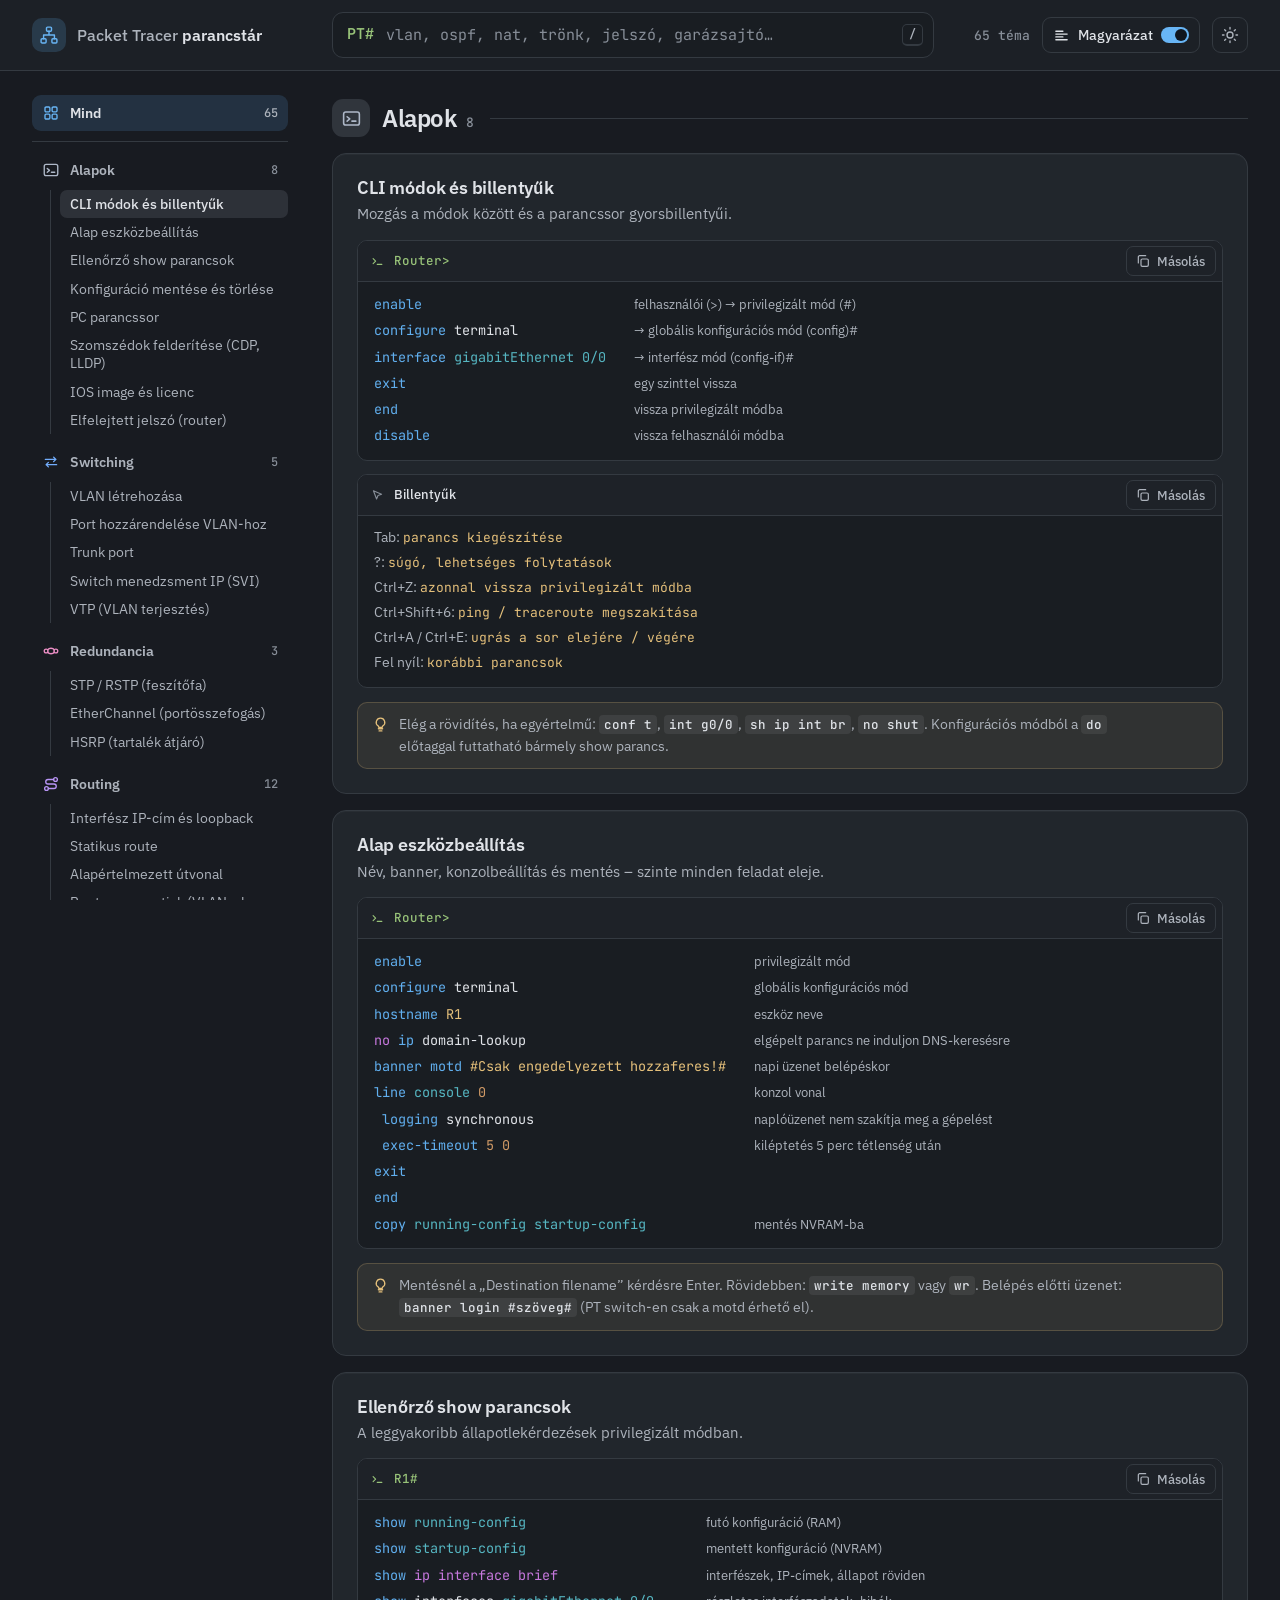
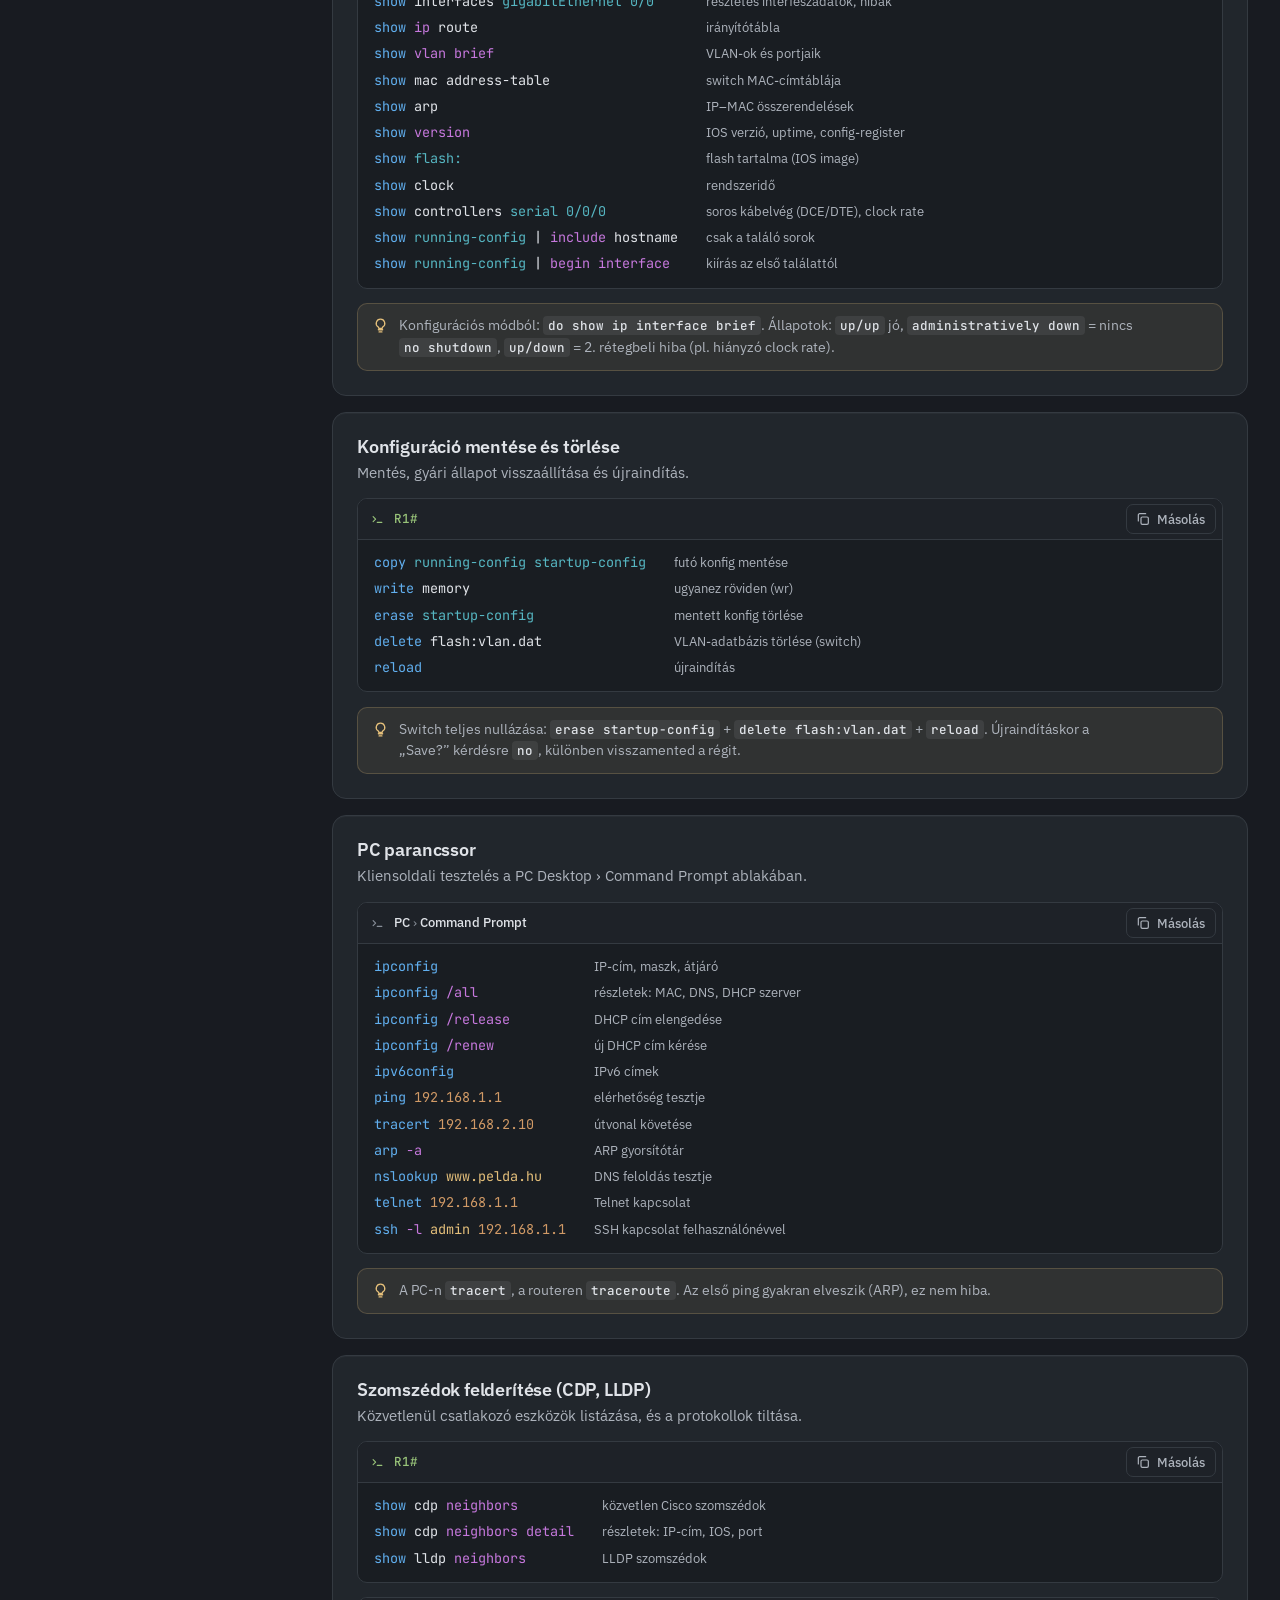
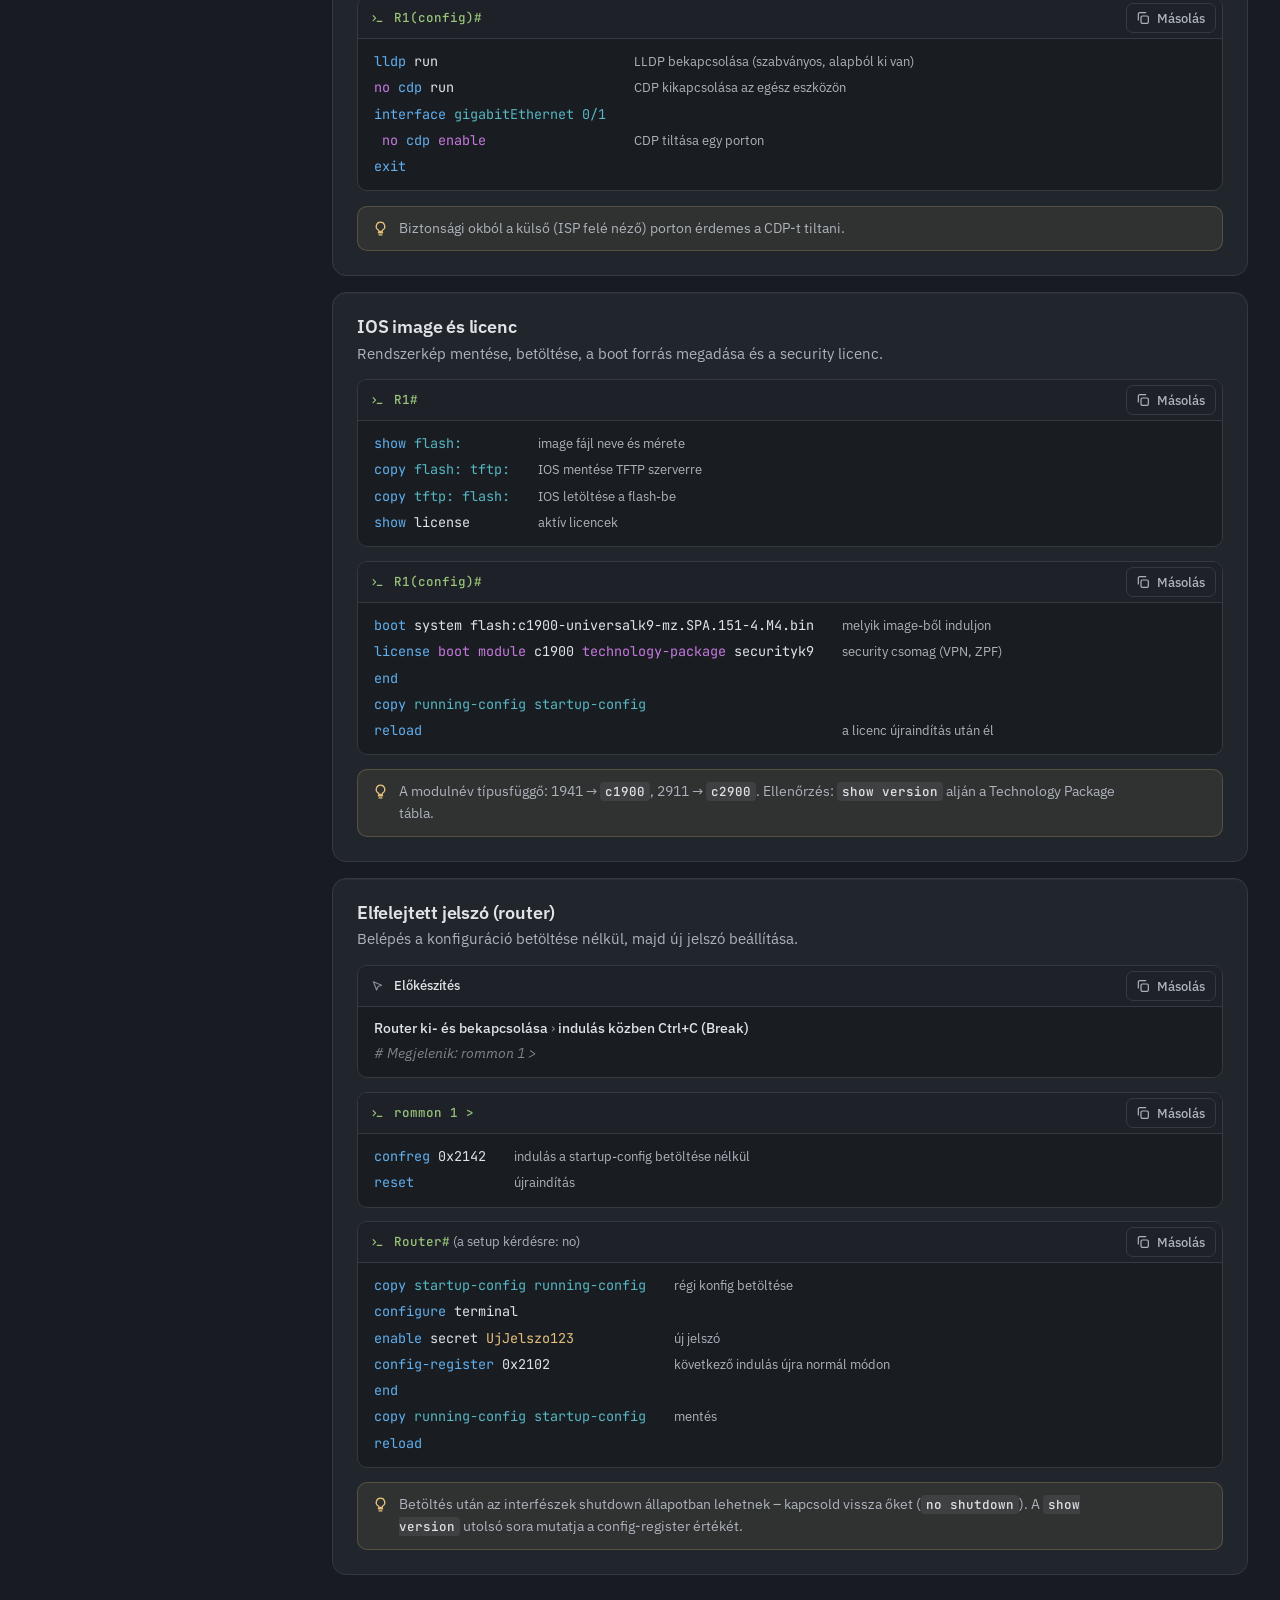
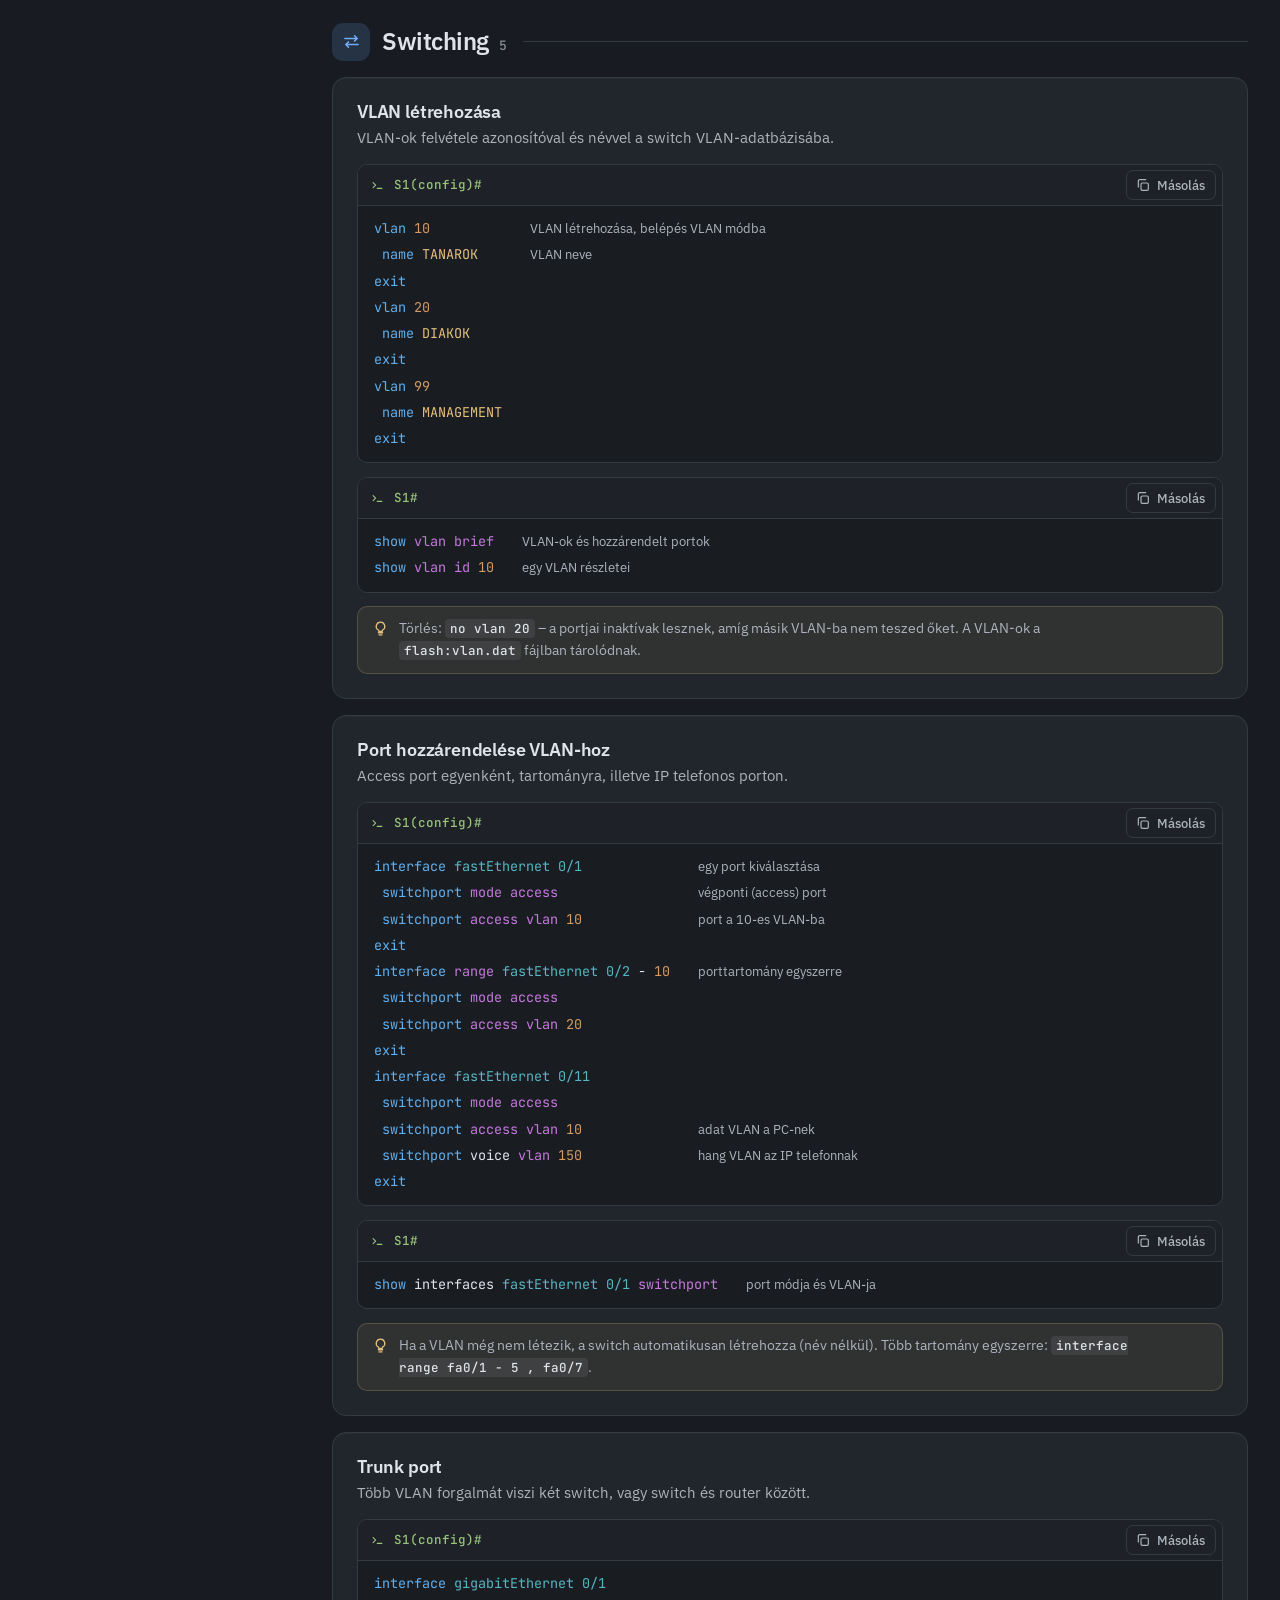
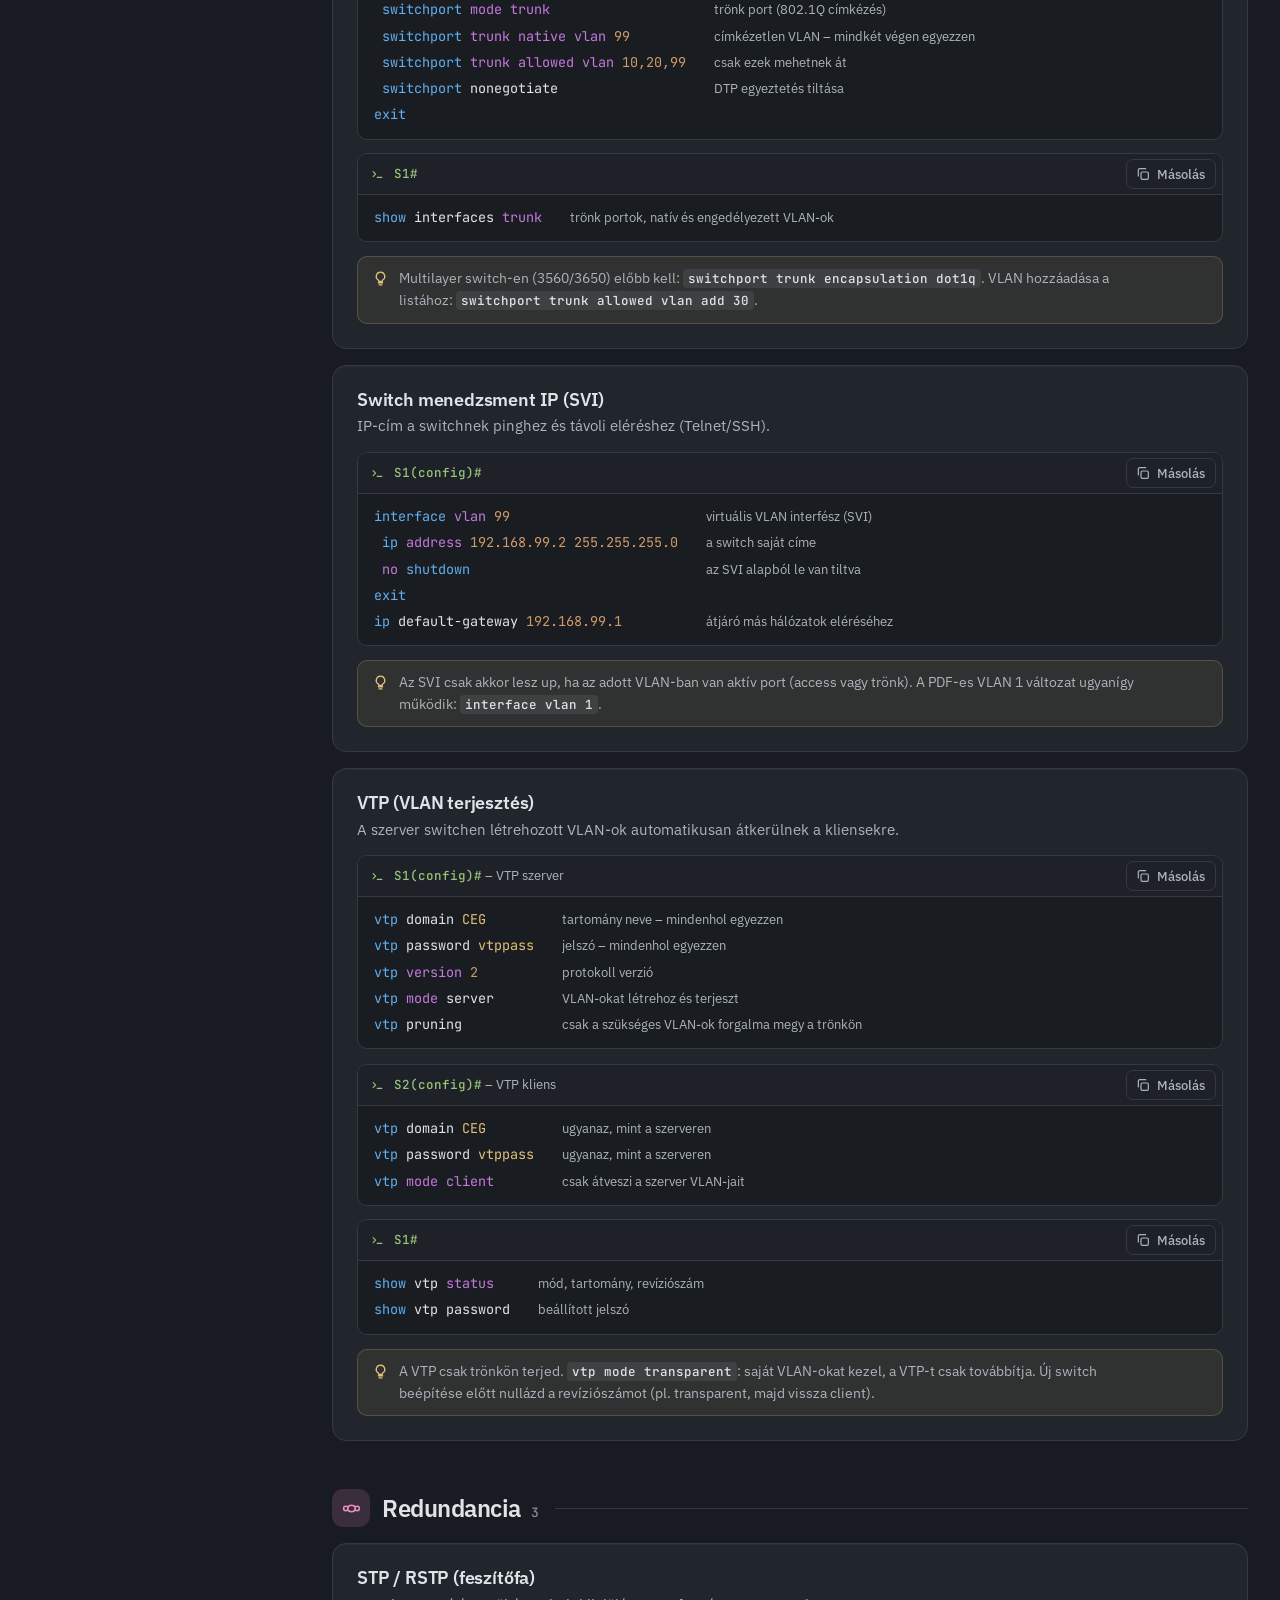
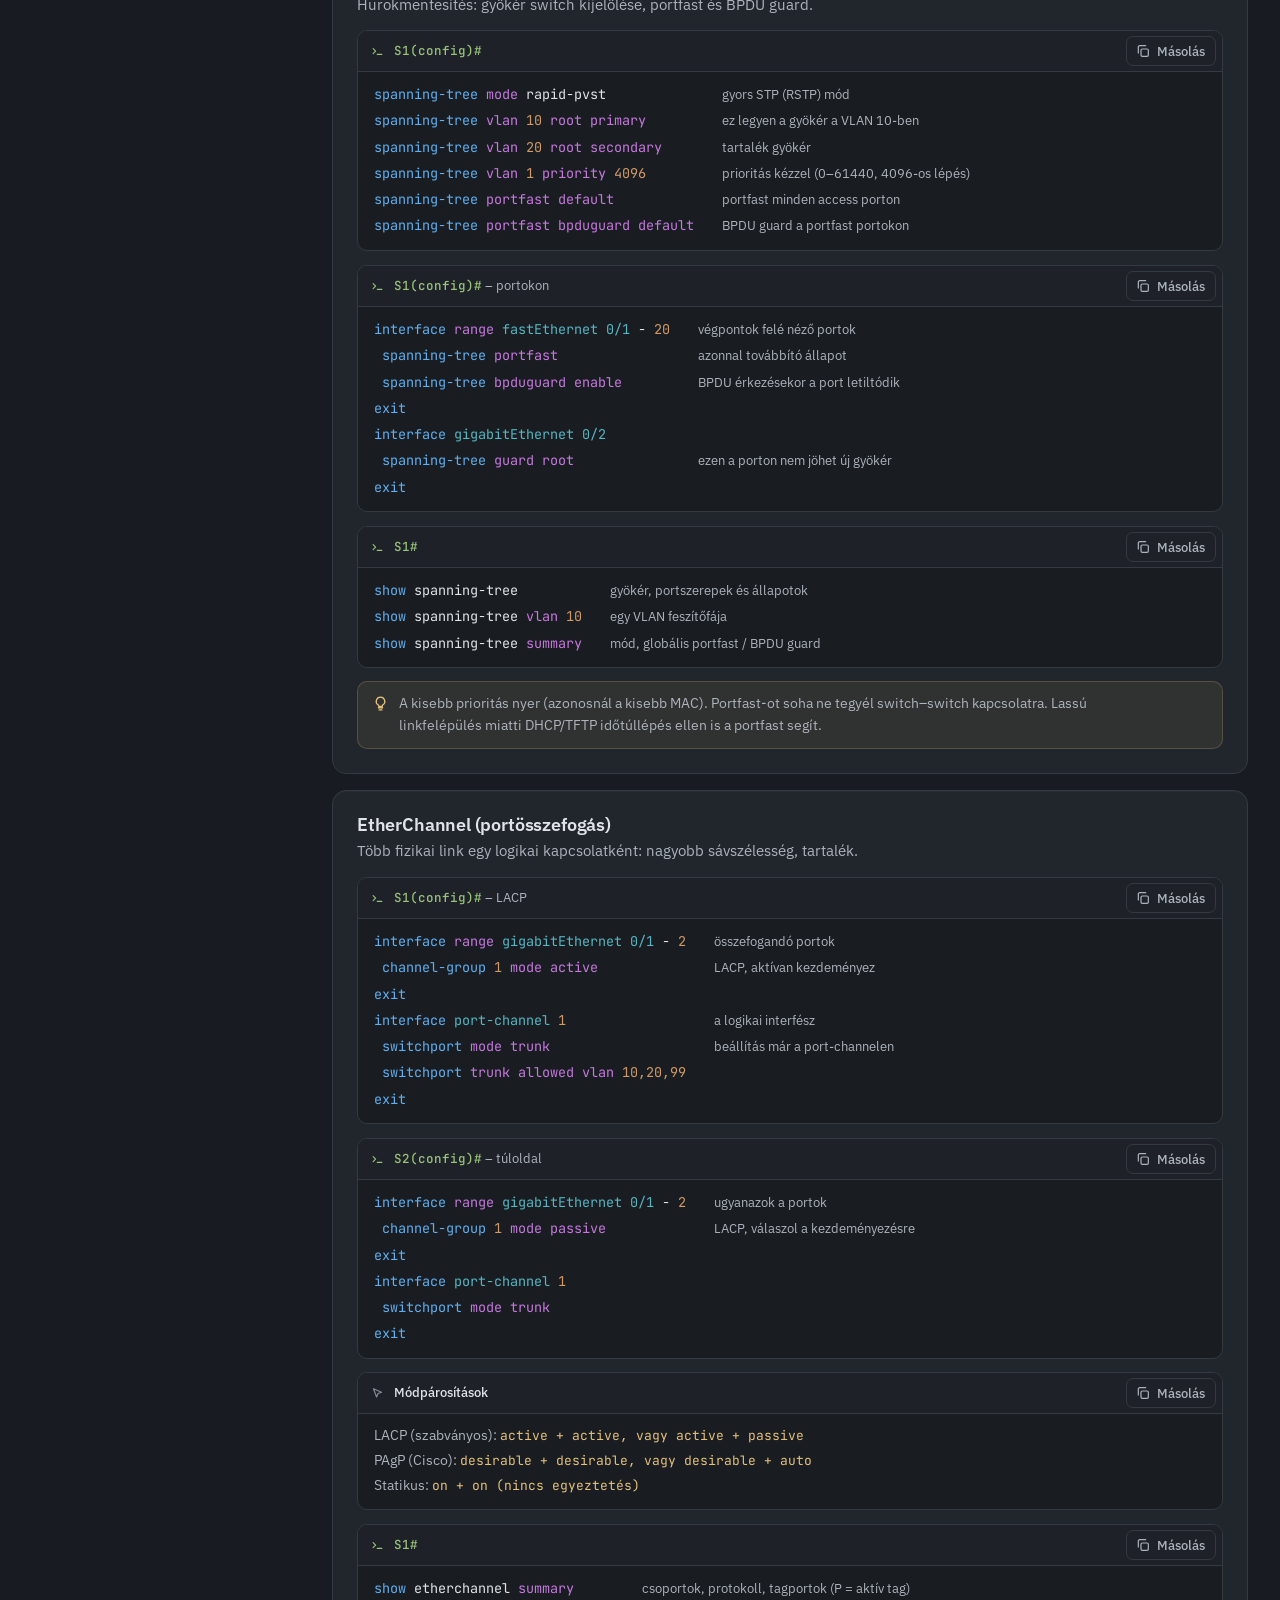
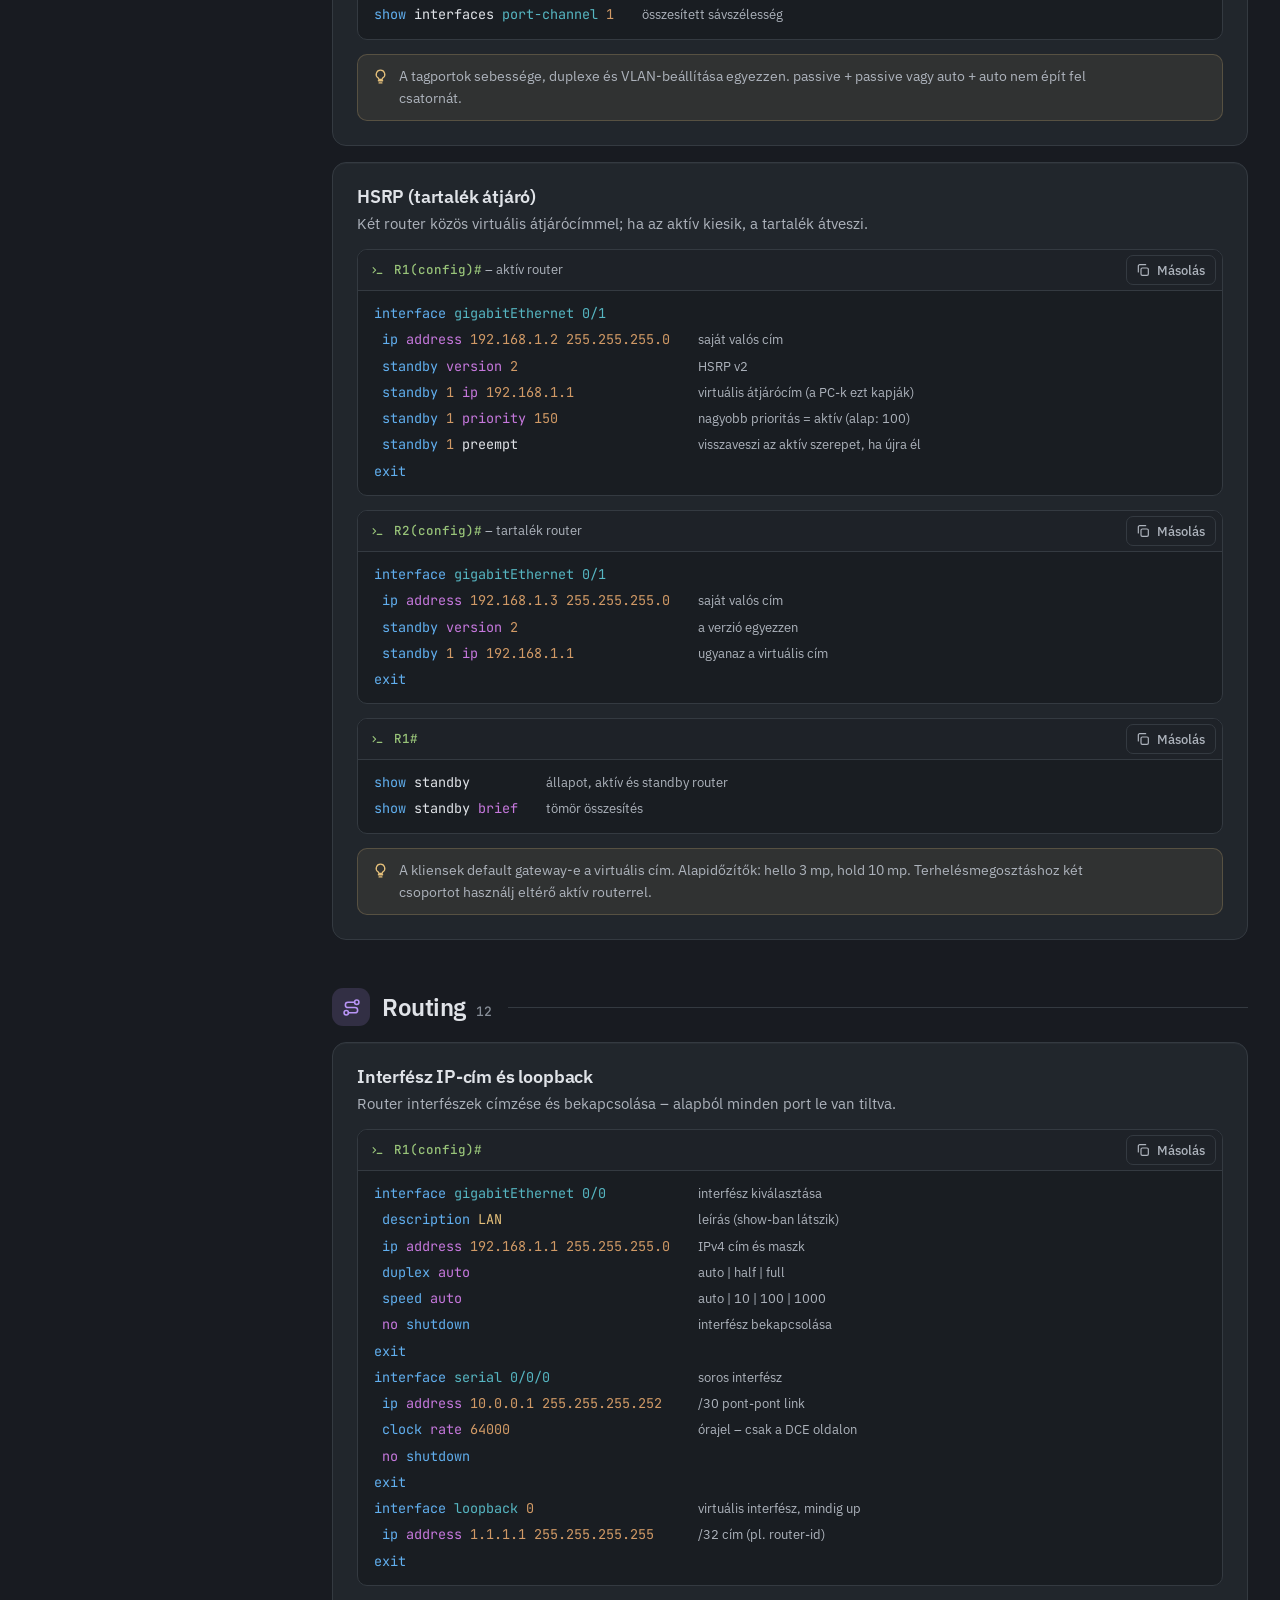
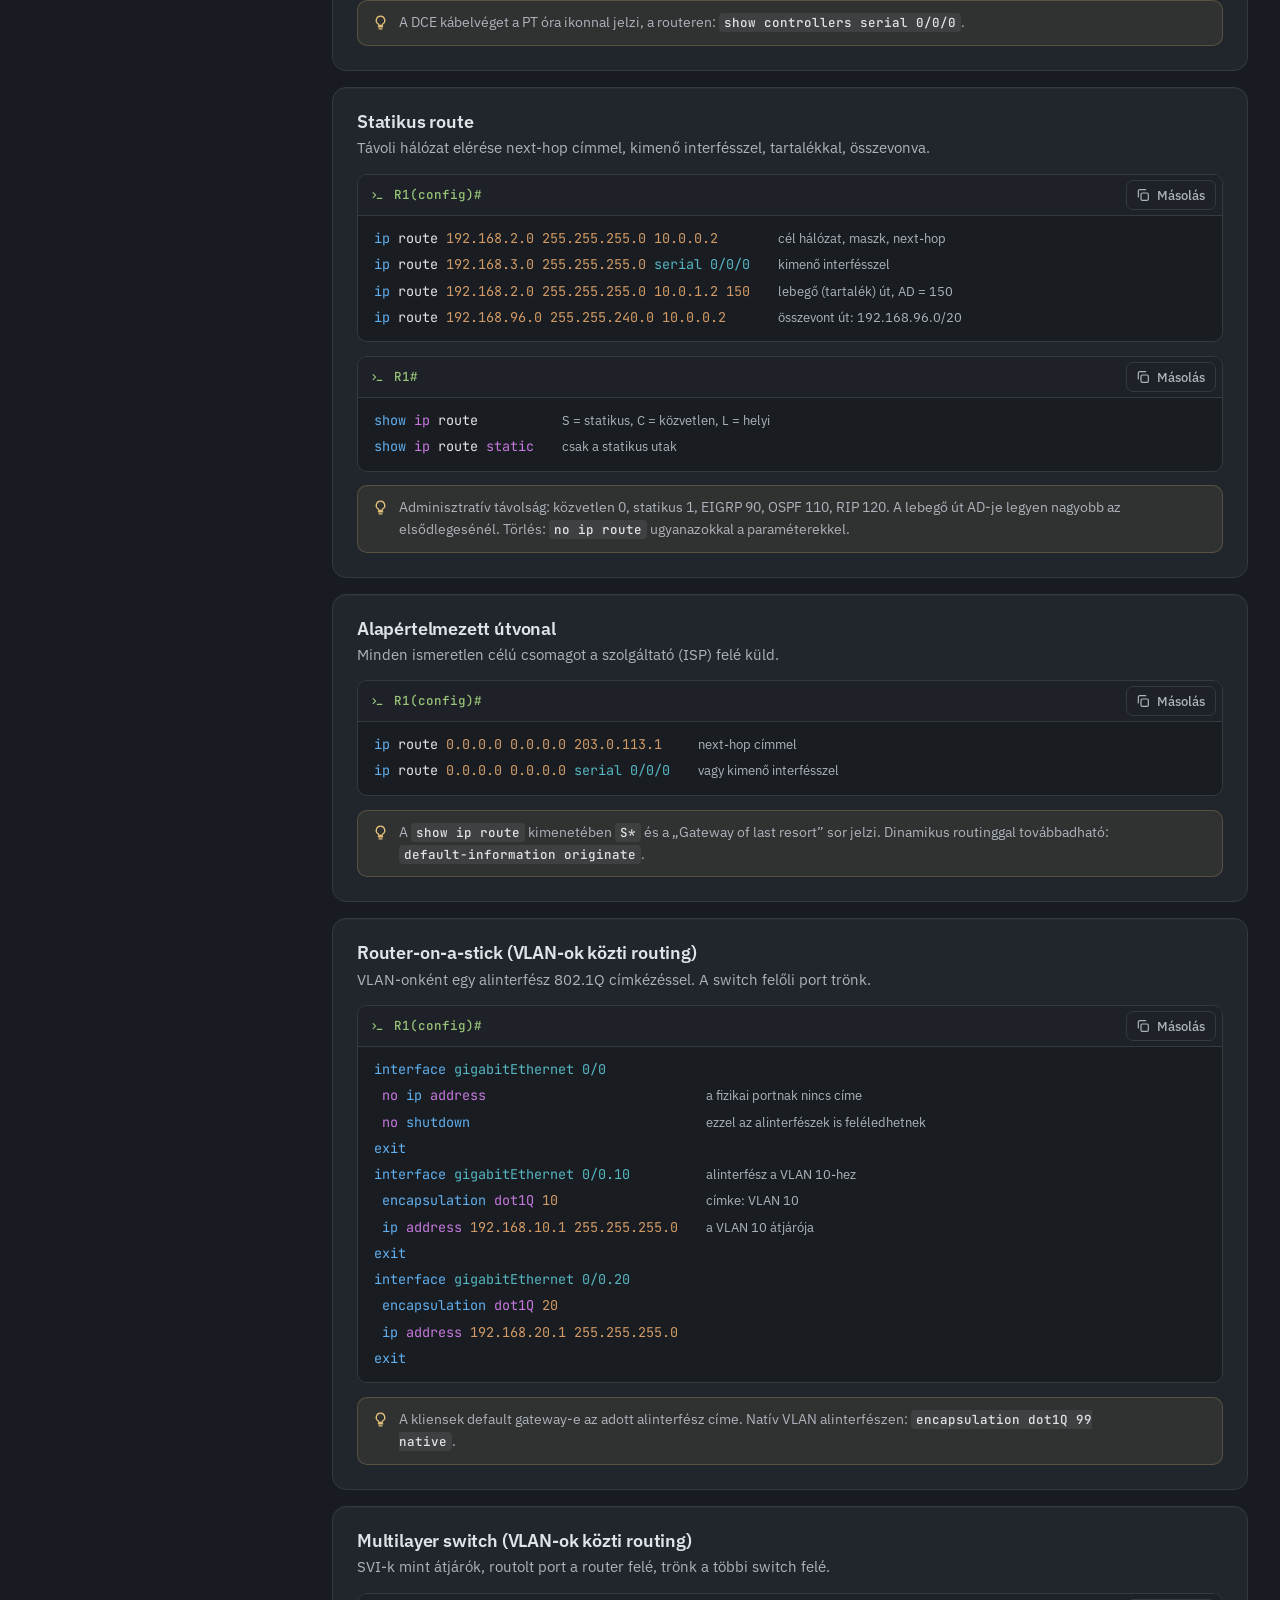
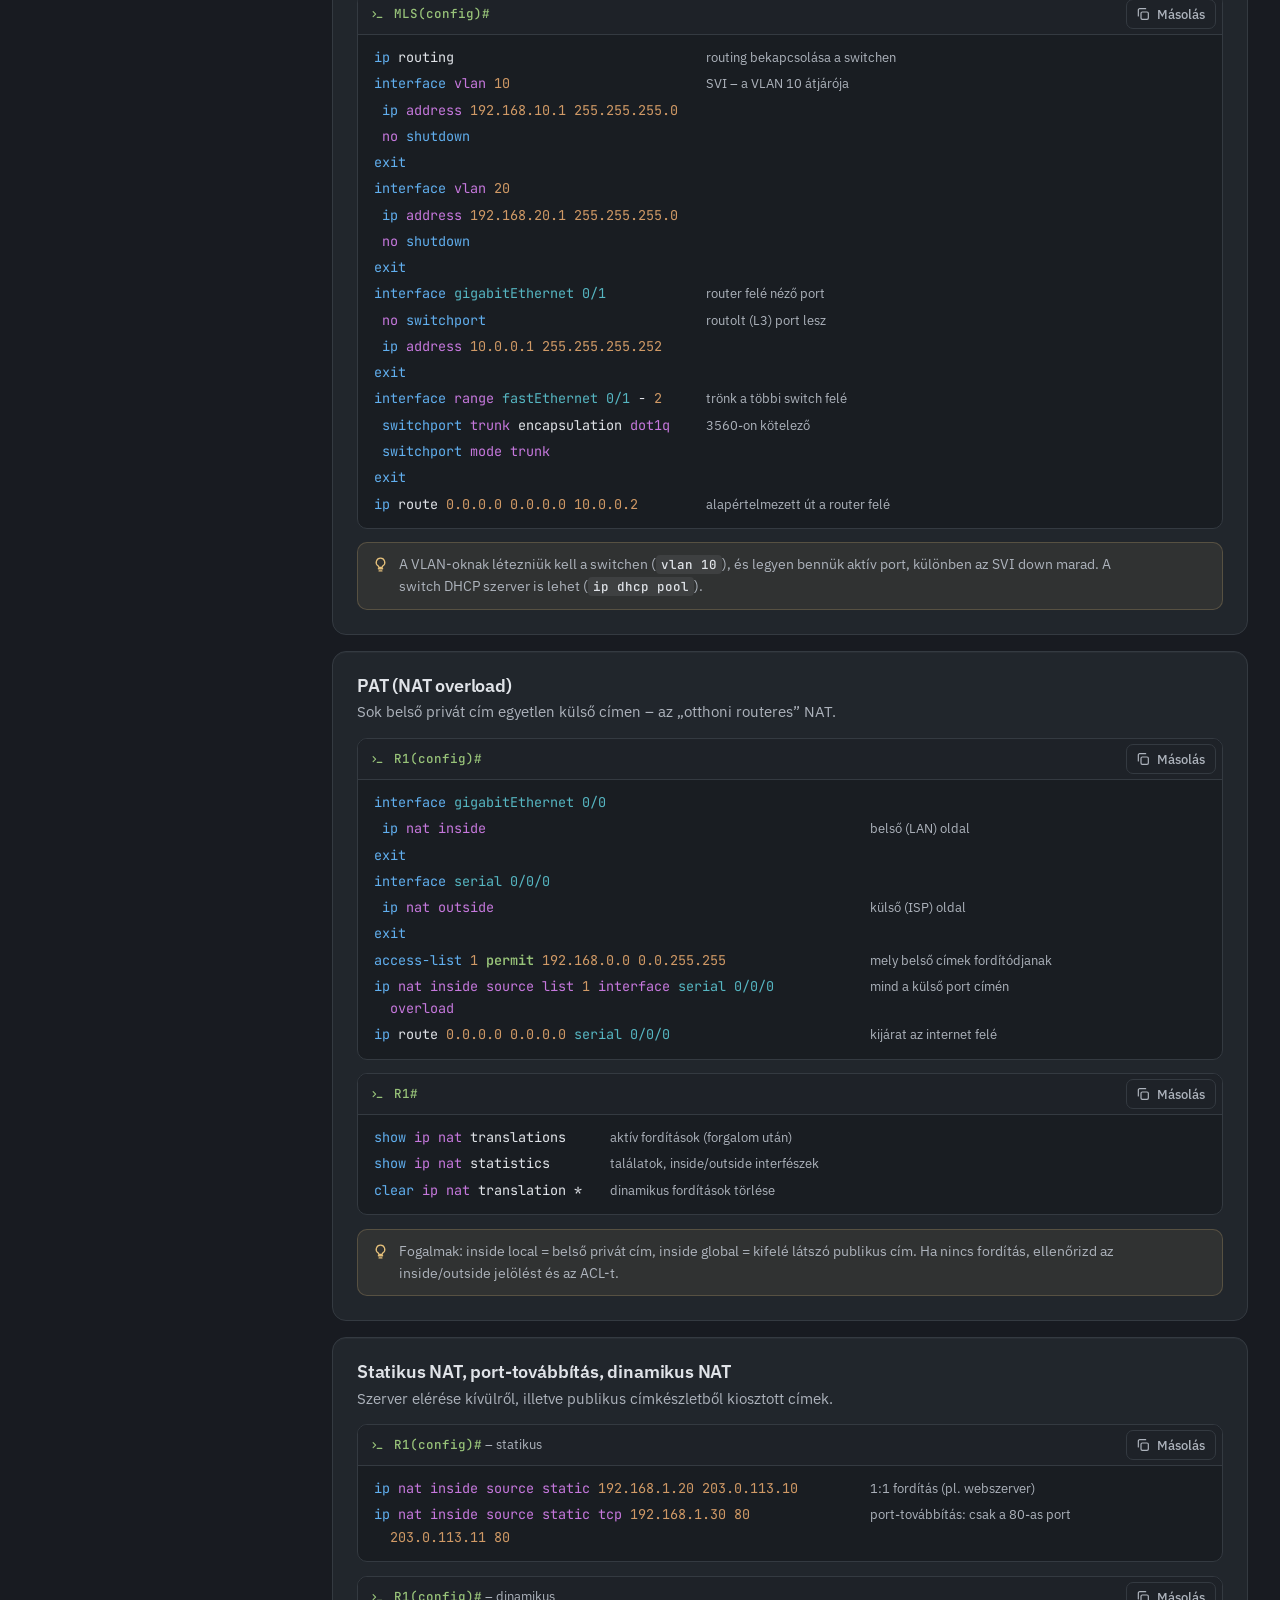
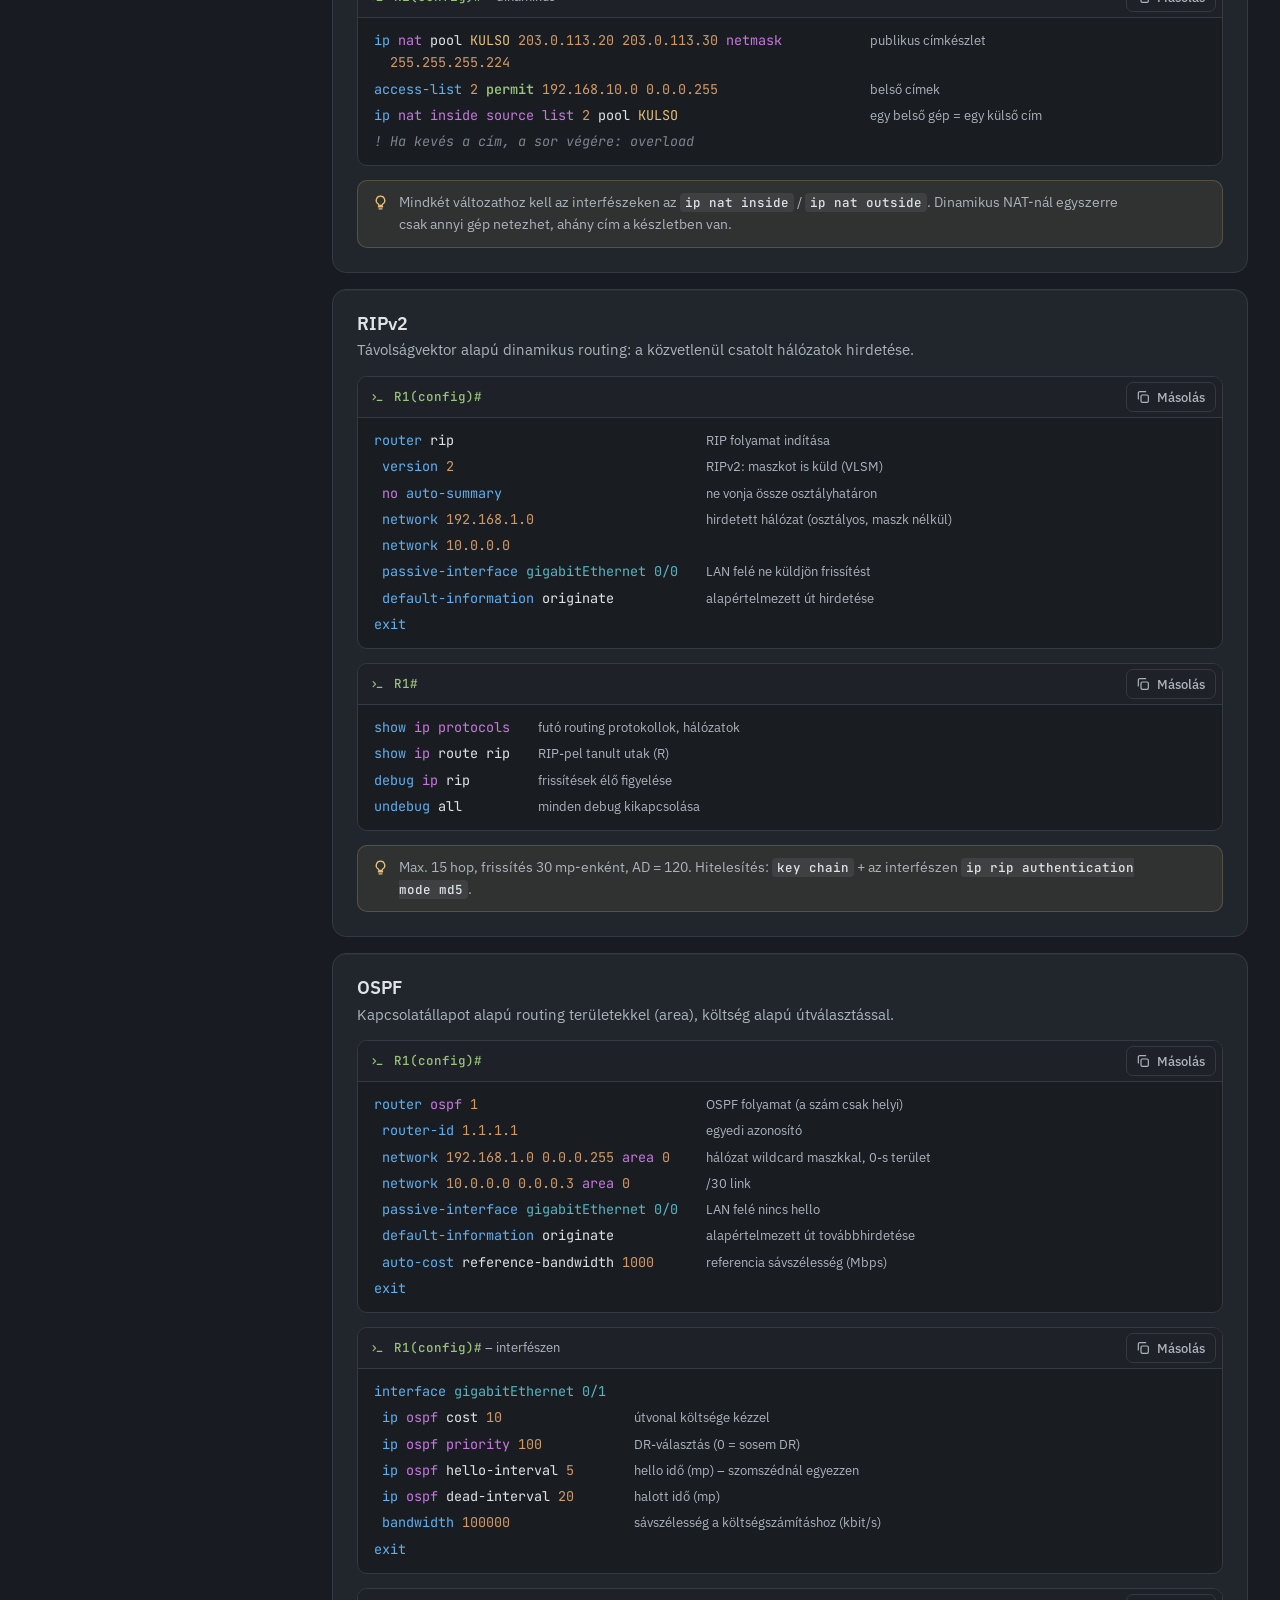
==== index.html @ 7ca1f767 "Packet Tracer parancstár Kereshető Cisco / Packet Tracer parancsgyűjtemény statikus weboldalként: ka" ====
<!doctype html>
<html lang="hu" data-theme="dark" data-notes="on">
<head>
  <meta charset="utf-8">
  <meta name="viewport" content="width=device-width, initial-scale=1">
  <meta name="color-scheme" content="dark light">
  <title>Packet Tracer parancstár</title>
  <link rel="icon" href="data:image/svg+xml,<svg xmlns='http://www.w3.org/2000/svg' viewBox='0 0 100 100'><text y='.9em' font-size='90'>📡</text></svg>">

  <!-- Mentett téma alkalmazása még a kirajzolás előtt (nincs villanás) -->
  <script>
    try {
      var savedTheme = localStorage.getItem('pt-cheatsheet-theme');
      if (savedTheme === 'light' || savedTheme === 'dark') {
        document.documentElement.setAttribute('data-theme', savedTheme);
      }
      if (localStorage.getItem('pt-cheatsheet-notes') === 'off') {
        document.documentElement.setAttribute('data-notes', 'off');
      }
    } catch (e) { /* tárhely nem elérhető – marad a sötét téma */ }
  </script>

  <!-- Betűtípusok: offline módban a rendszer-betűkészletre vált vissza -->
  <link rel="preconnect" href="https://fonts.googleapis.com">
  <link rel="preconnect" href="https://fonts.gstatic.com" crossorigin>
  <link rel="stylesheet" href="https://fonts.googleapis.com/css2?family=IBM+Plex+Sans:wght@400;500;600&family=JetBrains+Mono:wght@400;500;600&display=swap">

  <link rel="stylesheet" href="style.css">
</head>
<body>
  <a class="skip-link" href="#results">Ugrás a parancsokhoz</a>

  <!-- ===== Ragadós fejléc: márka, keresés, kategóriák =====
       Keskeny nézetben három sor, széles nézetben egy sor (a kategóriák
       ilyenkor az oldalsávba kerülnek). -->
  <header id="topbar" class="topbar">
    <div class="topbar-inner">
      <div class="brand">
        <span class="brand-tile" aria-hidden="true">
          <svg class="brand-mark" viewBox="0 0 24 24">
            <rect x="9" y="2.5" width="6" height="5" rx="1.2"/>
            <rect x="2.5" y="16.5" width="6" height="5" rx="1.2"/>
            <rect x="15.5" y="16.5" width="6" height="5" rx="1.2"/>
            <path d="M12 7.5v4.5M5.5 16.5V12h13v4.5"/>
          </svg>
        </span>
        <span class="brand-name">Packet Tracer <strong>parancstár</strong></span>
      </div>

      <div class="brand-actions">
        <span id="resultCount" class="result-count" aria-live="polite"></span>
        <button id="notesToggle" class="toggle-btn" type="button" aria-pressed="true" title="Magyarázatok ki/be (M)">
          <svg viewBox="0 0 24 24" aria-hidden="true"><path d="M4 6h10M4 10h16M4 14h10M4 18h16"/></svg>
          <span class="toggle-label">Magyarázat</span>
          <span class="toggle-switch" aria-hidden="true"></span>
        </button>
        <button id="themeToggle" class="icon-btn" type="button" aria-label="Világos téma bekapcsolása">
          <svg class="icon-sun" viewBox="0 0 24 24" aria-hidden="true"><circle cx="12" cy="12" r="4"/><path d="M12 2v2M12 20v2M4.9 4.9l1.4 1.4M17.7 17.7l1.4 1.4M2 12h2M20 12h2M4.9 19.1l1.4-1.4M17.7 6.3l1.4-1.4"/></svg>
          <svg class="icon-moon" viewBox="0 0 24 24" aria-hidden="true"><path d="M20.5 14.5A8.5 8.5 0 0 1 9.5 3.5a8.5 8.5 0 1 0 11 11z"/></svg>
        </button>
      </div>

      <div class="search">
        <label for="search" class="search-prompt" id="searchPrompt" aria-hidden="true">PT#</label>
        <input id="search" type="search" aria-label="Parancsok keresése"
               placeholder="vlan, ospf, nat, trönk, jelszó, garázsajtó…"
               autocomplete="off" autocapitalize="off" spellcheck="false" enterkeyhint="done">
        <button id="clearSearch" class="search-clear" type="button" aria-label="Keresés törlése" hidden>
          <svg viewBox="0 0 24 24" aria-hidden="true"><path d="M6 6l12 12M18 6L6 18"/></svg>
        </button>
        <kbd class="search-kbd" aria-hidden="true">/</kbd>
      </div>

      <nav id="filters" class="filters" aria-label="Kategóriák"></nav>
    </div>
  </header>

  <div class="shell">
    <!-- ===== Oldalsáv: kategóriák + témák, széles kijelzőn (JS tölti fel) ===== -->
    <nav id="toc" class="sidebar" aria-label="Tartalomjegyzék"></nav>

    <div class="content">
      <!-- ===== Kártyák (JS tölti fel) ===== -->
      <main id="results" class="results" tabindex="-1"></main>

      <!-- ===== Üres találati lista ===== -->
      <section id="empty" class="empty" hidden>
        <h2>Nincs találat</h2>
        <p id="emptyText">Próbálj rövidebb kifejezést, vagy válts a Mind kategóriára.</p>
        <button id="emptyReset" class="btn" type="button">Szűrők törlése</button>
      </section>

      <footer class="footer">
        <span><kbd>/</kbd> keresés</span>
        <span><kbd>Enter</kbd> első találat másolása</span>
        <span><kbd>Esc</kbd> keresés törlése</span>
        <span><kbd>M</kbd> magyarázatok ki/be</span>
        <span>A másolás a magyarázatok nélküli, bemásolható parancsokat adja.</span>
      </footer>
    </div>
  </div>

  <div id="toast" class="toast" role="status" aria-live="polite"></div>

  <script src="data.js"></script>
  <script src="app.js"></script>
</body>
</html>
---- style.css ----
/* =========================================================================
   Packet Tracer parancstár – style.css
   1. Téma tokenek (sötét alap, világos változat)
   2. Alapok
   3. Fejléc, keresés, szűrők
   4. Oldalszerkezet és tartalomjegyzék (oldalsáv)
   5. Szekciók és kártyák
   6. Kódblokk, másolás gomb, szintaxis színek
   7. Üres állapot, lábléc, toast
   8. Reszponzív, nyomtatás, akadálymentesítés
   ========================================================================= */

/* ---------- 1. Téma tokenek ---------- */
:root,
:root[data-theme="dark"] {
  color-scheme: dark;

  --bg: oklch(0.222 0.012 258);
  --bg-bar: oklch(0.243 0.013 258);
  --card: oklch(0.266 0.014 258);
  --code-bg: oklch(0.229 0.012 258);
  --code-head: oklch(0.249 0.013 258);
  --border: oklch(0.345 0.015 258);
  --border-strong: oklch(0.43 0.018 258);

  --fg: oklch(0.915 0.008 258);
  --fg-muted: oklch(0.765 0.015 258);
  --fg-faint: oklch(0.645 0.017 258);
  --accent: oklch(0.75 0.12 245);
  --on-accent: oklch(0.2 0.02 258);

  /* Szintaxis (One Dark alapú, emelt kontraszt) */
  --t-cmd: #61afef;
  --t-kw: #c678dd;
  --t-str: #e5c07b;
  --t-num: #d19a66;
  --t-ip: #d19a66;
  --t-iface: #56b6c2;
  --t-path: #56b6c2;
  --t-ok: #98c379;
  --t-bad: #e06c75;
  --t-comment: #7f848e;
  --t-sep: #6b7280;

  /* Kategória színek: témakörönként jól elkülönülő árnyalat */
  --cat-all: var(--accent);
  --cat-alapok: oklch(0.78 0.025 258);
  --cat-switching: oklch(0.74 0.13 256);
  --cat-redundancia: oklch(0.76 0.13 345);
  --cat-routing: oklch(0.74 0.14 300);
  --cat-ipv6: oklch(0.8 0.11 218);
  --cat-services: oklch(0.79 0.14 145);
  --cat-security: oklch(0.72 0.16 22);
  --cat-wan: oklch(0.78 0.13 55);
  --cat-wireless: oklch(0.8 0.11 182);
  --cat-iot: oklch(0.85 0.13 92);

  --mark-bg: rgba(229, 192, 123, 0.26);
  --shadow: 0 1px 0 rgba(255, 255, 255, 0.03) inset;
}

:root[data-theme="light"] {
  color-scheme: light;

  --bg: oklch(0.968 0.004 258);
  --bg-bar: oklch(0.99 0.002 258);
  --card: oklch(0.995 0.0015 258);
  --code-bg: oklch(0.977 0.004 258);
  --code-head: oklch(0.962 0.005 258);
  --border: oklch(0.905 0.007 258);
  --border-strong: oklch(0.83 0.011 258);

  --fg: oklch(0.275 0.016 258);
  --fg-muted: oklch(0.445 0.018 258);
  --fg-faint: oklch(0.535 0.018 258);
  --accent: oklch(0.52 0.17 262);
  --on-accent: oklch(0.99 0.003 258);

  --t-cmd: #2f5fd0;
  --t-kw: #9a2b98;
  --t-str: #7a5a00;
  --t-num: #a34a12;
  --t-ip: #a34a12;
  --t-iface: #0a7285;
  --t-path: #0a7285;
  --t-ok: #3b7d2e;
  --t-bad: #c0392b;
  --t-comment: #6b717c;
  --t-sep: #9aa0aa;

  --cat-alapok: oklch(0.5 0.03 258);
  --cat-switching: oklch(0.52 0.16 258);
  --cat-redundancia: oklch(0.53 0.18 350);
  --cat-routing: oklch(0.5 0.18 305);
  --cat-ipv6: oklch(0.53 0.1 225);
  --cat-services: oklch(0.52 0.13 148);
  --cat-security: oklch(0.54 0.19 25);
  --cat-wan: oklch(0.56 0.145 50);
  --cat-wireless: oklch(0.52 0.09 190);
  --cat-iot: oklch(0.58 0.115 80);

  --mark-bg: rgba(193, 132, 1, 0.2);
  --shadow: 0 1px 2px rgba(20, 24, 32, 0.05);
}

:root {
  --font-ui: "IBM Plex Sans", "Segoe UI Variable", "Segoe UI", system-ui, -apple-system, Roboto, "Helvetica Neue", Arial, sans-serif;
  --font-mono: "JetBrains Mono", "Cascadia Code", "Fira Code", "SF Mono", ui-monospace, Menlo, Consolas, "Liberation Mono", monospace;
  --ease-out: cubic-bezier(0.23, 1, 0.32, 1);
  --radius-card: 14px;
  --radius-code: 10px;
  --shell-max: 1400px;
  --side-w: 260px;
  --shell-gap: 40px;
  --gutter: 20px;
  --header-h: 170px;              /* a JS a fejléc valós magasságára pontosítja */

  --hit-bg: color-mix(in srgb, var(--t-str) 13%, transparent);
  --row-hover: color-mix(in oklch, var(--fg) 4%, transparent);
}

/* ---------- 2. Alapok ---------- */
*, *::before, *::after { box-sizing: border-box; }
[hidden] { display: none !important; }

html { -webkit-text-size-adjust: 100%; }

@media (prefers-reduced-motion: no-preference) {
  html { scroll-behavior: smooth; }
}

body {
  margin: 0;
  background: var(--bg);
  color: var(--fg);
  font: 400 15px/1.55 var(--font-ui);
  -webkit-font-smoothing: antialiased;
}

button { font: inherit; color: inherit; }

:focus-visible {
  outline: 2px solid var(--accent);
  outline-offset: 2px;
}

kbd {
  display: inline-block;
  min-width: 1.6em;
  padding: 1px 6px;
  border: 1px solid var(--border);
  border-bottom-width: 2px;
  border-radius: 5px;
  font: 500 12px/1.4 var(--font-mono);
  color: var(--fg-muted);
  text-align: center;
}

svg { flex: none; }

/* Vonalas ikonok közös stílusa (kategóriák, kódblokk típusa) */
.icon {
  fill: none;
  stroke: currentColor;
  stroke-width: 1.8;
  stroke-linecap: round;
  stroke-linejoin: round;
}

.skip-link {
  position: absolute;
  left: 12px;
  top: -60px;
  z-index: 100;
  padding: 8px 12px;
  border-radius: 8px;
  background: var(--accent);
  color: var(--on-accent);
  text-decoration: none;
  font-weight: 600;
}
.skip-link:focus { top: 12px; }

/* ---------- 3. Fejléc ---------- */
.topbar {
  position: sticky;
  top: 0;
  z-index: 20;
  background: var(--bg-bar);
  border-bottom: 1px solid var(--border);
}

/* Keskeny nézet: márka + gombok, alatta keresés, alatta kategóriák */
.topbar-inner {
  display: grid;
  grid-template-columns: minmax(0, 1fr) auto;
  grid-template-areas:
    "brand   actions"
    "search  search"
    "filters filters";
  align-items: center;
  column-gap: 16px;
  max-width: var(--shell-max);
  margin: 0 auto;
  padding: 12px var(--gutter) 0;
}

.brand {
  grid-area: brand;
  display: flex;
  align-items: center;
  gap: 11px;
  min-width: 0;
}

.brand-tile {
  display: grid;
  place-items: center;
  width: 34px;
  height: 34px;
  flex: none;
  border-radius: 10px;
  background: color-mix(in oklch, var(--accent) 17%, transparent);
  color: var(--accent);
}

.brand-mark {
  width: 20px;
  height: 20px;
  fill: none;
  stroke: currentColor;
  stroke-width: 1.7;
  stroke-linecap: round;
  stroke-linejoin: round;
}

.brand-name {
  font-size: 16px;
  font-weight: 500;
  color: var(--fg-muted);
  white-space: nowrap;
  overflow: hidden;
  text-overflow: ellipsis;
}
.brand-name strong { color: var(--fg); font-weight: 600; }

.brand-actions {
  grid-area: actions;
  display: flex;
  align-items: center;
  gap: 12px;
}

.result-count {
  min-width: 7ch;                  /* gépelés közben ne ugráljon a keresőmező */
  font: 500 13px var(--font-mono);
  color: var(--fg-faint);
  text-align: right;
  white-space: nowrap;
}

.icon-btn {
  display: inline-grid;
  place-items: center;
  width: 36px;
  height: 36px;
  border: 1px solid var(--border);
  border-radius: 9px;
  background: transparent;
  color: var(--fg-muted);
  cursor: pointer;
  transition: color 150ms ease, border-color 150ms ease, background-color 150ms ease, transform 100ms var(--ease-out);
}
.icon-btn svg {
  width: 18px;
  height: 18px;
  fill: none;
  stroke: currentColor;
  stroke-width: 1.8;
  stroke-linecap: round;
  stroke-linejoin: round;
}
.icon-btn:active { transform: scale(0.94); }

.toggle-btn {
  display: inline-flex;
  align-items: center;
  gap: 8px;
  height: 36px;
  padding: 0 10px;
  border: 1px solid var(--border);
  border-radius: 9px;
  background: transparent;
  color: var(--fg-muted);
  font-size: 13.5px;
  font-weight: 500;
  cursor: pointer;
  transition: color 150ms ease, border-color 150ms ease, transform 100ms var(--ease-out);
}
.toggle-btn:active { transform: scale(0.97); }
.toggle-btn svg {
  width: 17px;
  height: 17px;
  fill: none;
  stroke: currentColor;
  stroke-width: 1.8;
  stroke-linecap: round;
}
.toggle-switch {
  position: relative;
  width: 28px;
  height: 16px;
  border-radius: 999px;
  background: var(--border-strong);
  transition: background-color 150ms ease;
}
.toggle-switch::after {
  content: "";
  position: absolute;
  top: 2px;
  left: 2px;
  width: 12px;
  height: 12px;
  border-radius: 50%;
  background: var(--card);
  transition: transform 180ms var(--ease-out);
}
.toggle-btn[aria-pressed="true"] { color: var(--fg); }
.toggle-btn[aria-pressed="true"] .toggle-switch { background: var(--accent); }
.toggle-btn[aria-pressed="true"] .toggle-switch::after { transform: translateX(12px); background: var(--on-accent); }

.icon-moon { display: none; }
:root[data-theme="light"] .icon-moon { display: block; }
:root[data-theme="light"] .icon-sun { display: none; }

/* Keresőmező – terminál promptként */
.search {
  grid-area: search;
  display: flex;
  align-items: center;
  gap: 10px;
  height: 48px;
  margin-top: 12px;
  padding: 0 10px 0 14px;
  border: 1px solid var(--border);
  border-radius: 11px;
  background: var(--code-bg);
  font-family: var(--font-mono);
  transition: border-color 150ms ease, box-shadow 150ms ease;
}
.search:focus-within {
  border-color: var(--accent);
  box-shadow: 0 0 0 3px color-mix(in oklch, var(--accent) 22%, transparent);
}

.search-prompt {
  color: var(--t-ok);
  font-weight: 600;
  font-size: 15px;
  white-space: nowrap;
  cursor: text;
  user-select: none;
}

.search input {
  flex: 1;
  min-width: 0;
  height: 100%;
  border: 0;
  background: transparent;
  color: var(--fg);
  font: 400 15px var(--font-mono);
  caret-color: var(--accent);
  text-overflow: ellipsis;
  outline: none;
}
.search input::placeholder { color: var(--fg-faint); }
.search input::-webkit-search-cancel-button,
.search input::-webkit-search-decoration { -webkit-appearance: none; appearance: none; }

.search-clear {
  display: inline-grid;
  place-items: center;
  width: 30px;
  height: 30px;
  border: 0;
  border-radius: 7px;
  background: transparent;
  color: var(--fg-faint);
  cursor: pointer;
}
.search-clear:hover { color: var(--fg); background: color-mix(in oklch, var(--fg) 8%, transparent); }
.search-clear svg { width: 16px; height: 16px; fill: none; stroke: currentColor; stroke-width: 2; stroke-linecap: round; }

/* Kategória pill-ek (keskeny nézet) – a sor a képernyő széléig görgethető */
.filters {
  grid-area: filters;
  display: flex;
  gap: 8px;
  margin: 0 calc(-1 * var(--gutter));
  padding: 12px var(--gutter) 14px;
  overflow-x: auto;
  scrollbar-width: none;
  scroll-padding-inline: var(--gutter);
}
.filters::-webkit-scrollbar { display: none; }

.pill {
  --cat: var(--cat-all);
  display: inline-flex;
  align-items: center;
  gap: 7px;
  height: 34px;
  padding: 0 12px 0 10px;
  border: 1px solid var(--border);
  border-radius: 999px;
  background: transparent;
  color: var(--fg-muted);
  font-size: 14px;
  font-weight: 500;
  white-space: nowrap;
  cursor: pointer;
  transition: color 150ms ease, border-color 150ms ease, background-color 150ms ease, opacity 150ms ease, transform 100ms var(--ease-out);
}
.pill:active { transform: scale(0.97); }

.pill-icon {
  width: 16px;
  height: 16px;
  color: var(--cat);
}

.pill-count {
  font: 500 12px var(--font-mono);
  color: var(--fg-faint);
}

.pill[aria-pressed="true"] {
  color: var(--fg);
  background: color-mix(in oklch, var(--cat) 16%, transparent);
  border-color: color-mix(in oklch, var(--cat) 55%, transparent);
}
.pill[aria-pressed="true"] .pill-count { color: var(--fg-muted); }
.pill[data-empty="true"]:not([aria-pressed="true"]) { opacity: 0.45; }

/* ---------- 4. Oldalszerkezet és tartalomjegyzék ---------- */
.shell {
  max-width: var(--shell-max);
  margin: 0 auto;
  padding: 0 var(--gutter);
}

.content { min-width: 0; }

/* Az oldalsáv csak széles kijelzőn jelenik meg (lásd 8. rész) */
.sidebar { display: none; }

.toc-group { --cat: var(--cat-all); }
.toc-group:first-child {
  margin-bottom: 10px;
  padding-bottom: 10px;
  border-bottom: 1px solid var(--border);
}
.toc-group + .toc-group { margin-top: 2px; }

.toc-cat {
  display: flex;
  align-items: center;
  gap: 10px;
  width: 100%;
  min-height: 36px;
  padding: 6px 10px;
  border: 0;
  border-radius: 9px;
  background: transparent;
  color: var(--fg-muted);
  font-size: 14px;
  font-weight: 600;
  line-height: 1.3;
  text-align: left;
  cursor: pointer;
  transition: color 150ms ease, background-color 150ms ease, opacity 150ms ease;
}
.toc-icon {
  width: 18px;
  height: 18px;
  color: var(--cat);
}
.toc-label { flex: 1; min-width: 0; }
.toc-count {
  font: 500 12px var(--font-mono);
  color: var(--fg-faint);
}
.toc-cat[aria-pressed="true"] {
  color: var(--fg);
  background: color-mix(in oklch, var(--cat) 15%, transparent);
}
.toc-cat[aria-pressed="true"] .toc-count { color: var(--fg-muted); }
.toc-cat[data-empty="true"]:not([aria-pressed="true"]) { opacity: 0.45; }

.toc-list {
  list-style: none;
  margin: 2px 0 10px 18px;
  padding: 0 0 0 9px;
  border-left: 1px solid var(--border);
}

.toc-link {
  display: block;
  padding: 5px 10px;
  border-radius: 7px;
  color: var(--fg-muted);
  font-size: 13.5px;
  line-height: 1.35;
  text-decoration: none;
  transition: color 150ms ease, background-color 150ms ease;
}
.toc-link.is-active {
  color: var(--fg);
  background: color-mix(in oklch, var(--cat) 14%, transparent);
  font-weight: 500;
}

.toc-cat:focus-visible,
.toc-link:focus-visible { outline-offset: -2px; }

@media (hover: hover) {
  .toggle-btn:hover { color: var(--fg); border-color: var(--border-strong); }
  .icon-btn:hover { color: var(--fg); border-color: var(--border-strong); }
  .pill:hover { color: var(--fg); border-color: var(--border-strong); }
  .toc-cat:hover { color: var(--fg); background: color-mix(in oklch, var(--fg) 6%, transparent); }
  .toc-cat[aria-pressed="true"]:hover { background: color-mix(in oklch, var(--cat) 20%, transparent); }
  .toc-link:hover { color: var(--fg); background: color-mix(in oklch, var(--fg) 5%, transparent); }
  .toc-link.is-active:hover { background: color-mix(in oklch, var(--cat) 18%, transparent); }
}

/* ---------- 5. Szekciók és kártyák ---------- */
.results {
  display: flex;
  flex-direction: column;
  gap: 48px;
  padding: 24px 0 48px;
  outline: none;
}

.cat-section {
  --cat: var(--cat-all);
  scroll-margin-top: calc(var(--header-h) + 16px);
}

.cat-head {
  display: flex;
  align-items: center;
  gap: 12px;
  margin: 0 0 16px;
}
.cat-head::after {
  content: "";
  flex: 1;
  height: 1px;
  margin-left: 4px;
  background: var(--border);
}

.cat-icon {
  display: grid;
  place-items: center;
  width: 38px;
  height: 38px;
  flex: none;
  border-radius: 11px;
  background: color-mix(in oklch, var(--cat) 16%, transparent);
  color: var(--cat);
}
.cat-icon .icon { width: 21px; height: 21px; }

.cat-title {
  display: flex;
  align-items: baseline;
  gap: 10px;
  margin: 0;
  font-size: 24px;
  font-weight: 600;
  line-height: 1.2;
  letter-spacing: -0.02em;
}
.cat-count {
  font: 500 13px var(--font-mono);
  letter-spacing: 0;
  color: var(--fg-faint);
}

.grid {
  display: flex;
  flex-direction: column;
  gap: 16px;
}

.card {
  display: flex;
  flex-direction: column;
  gap: 14px;
  min-width: 0;
  padding: 22px 24px 24px;
  border: 1px solid var(--border);
  border-radius: var(--radius-card);
  background: var(--card);
  box-shadow: var(--shadow);
  scroll-margin-top: calc(var(--header-h) + 20px);
}

/* Tartalomjegyzékből (vagy közvetlen linkkel) érkezve a kártya röviden kiemelődik */
.card:target { animation: card-target 2.2s var(--ease-out); }
@keyframes card-target {
  0%, 30% { box-shadow: 0 0 0 2px color-mix(in oklch, var(--cat) 75%, transparent), var(--shadow); }
  100%    { box-shadow: 0 0 0 2px transparent, var(--shadow); }
}

.card-head {
  display: flex;
  flex-direction: column;
  gap: 4px;
}

.card-title {
  margin: 0;
  font-size: 18px;
  font-weight: 600;
  line-height: 1.3;
  letter-spacing: -0.01em;
}

.card-desc {
  margin: 0;
  color: var(--fg-muted);
  font-size: 14.5px;
  max-width: 75ch;
}

mark {
  background: var(--mark-bg);
  color: inherit;
  border-radius: 3px;
  padding: 0 1px;
}

.card-tip {
  display: flex;
  gap: 10px;
  margin: 0;
  padding: 11px 14px;
  border: 1px solid color-mix(in oklch, var(--t-str) 22%, transparent);
  border-radius: 10px;
  background: color-mix(in oklch, var(--t-str) 8%, transparent);
  color: var(--fg-muted);
  font-size: 14px;
  line-height: 1.55;
}
.card-tip > span { max-width: 92ch; }
.card-tip svg {
  width: 17px;
  height: 17px;
  margin-top: 2px;
  fill: none;
  stroke: var(--t-str);
  stroke-width: 1.8;
  stroke-linecap: round;
  stroke-linejoin: round;
}
.card-tip code {
  padding: 1px 5px;
  border-radius: 4px;
  background: color-mix(in oklch, var(--fg) 8%, transparent);
  color: var(--fg);
  font: 500 12.5px var(--font-mono);
  overflow-wrap: anywhere;
}

/* ---------- 6. Kódblokk ---------- */
.code {
  position: relative;
  min-width: 0;
  container-type: inline-size;   /* a blokk szélessége dönti el az elrendezést */
  border: 1px solid var(--border);
  border-radius: var(--radius-code);
  background: var(--code-bg);
}

.code-head {
  display: flex;
  align-items: center;
  gap: 9px;
  min-height: 40px;
  padding: 5px 6px 5px 12px;
  border-bottom: 1px solid var(--border);
  border-radius: calc(var(--radius-code) - 1px) calc(var(--radius-code) - 1px) 0 0;
  background: var(--code-head);
}

/* Típusikon: >_ parancssor, nyíl = kattintás a grafikus felületen, </> programkód */
.code-type {
  width: 15px;
  height: 15px;
  color: var(--fg-faint);
}
.code-type.type-ios { color: var(--t-ok); }

.code-label {
  flex: 1;
  min-width: 0;
  font-size: 13px;
  line-height: 1.35;
  color: var(--fg-muted);
}
.lbl-prompt {
  font: 500 12.5px var(--font-mono);
  color: var(--t-ok);
}
.lbl-path { font-weight: 500; color: var(--fg); }
.lbl-sep { color: var(--fg-faint); font-weight: 400; }
.lbl-sub { color: var(--fg-muted); }

.code-body {
  margin: 0;
  overflow-x: auto;
  color: var(--fg);
  font: 400 13.5px/1.65 var(--font-mono);
  tab-size: 4;
  scrollbar-width: thin;
  scrollbar-color: var(--border-strong) transparent;
}

/* Python: klasszikus, görgethető kódblokk */
.code-pre {
  padding: 12px 16px 14px;
  white-space: pre;
}
.code-pre code { font: inherit; }

/* Soronkénti nézet – keskeny blokkban a magyarázat a parancs alatt */
.code-lines { padding: 9px 0 11px; }

.ln {
  padding: 1px 16px 1px calc(16px + (var(--i, 0) + 2) * 1ch);
}
.ln-cmd {
  display: block;
  text-indent: -2ch;               /* tördelt sor: függő behúzás */
  white-space: pre-wrap;
  overflow-wrap: anywhere;
}
.ln-note {
  display: block;
  margin: 1px 0 6px;
  color: var(--fg-muted);
  font: 400 12.5px/1.45 var(--font-ui);
  max-width: 62ch;
}
.ln.is-hit { background: var(--hit-bg); }

:root[data-notes="off"] .ln-note { display: none; }

@media (hover: hover) {
  .ln:hover { background: var(--row-hover); }
  .ln.is-hit:hover { background: var(--hit-bg); }
}

/* Széles blokkban a magyarázat a parancs mellé kerül, egymás alá igazított oszlopba */
@container (min-width: 600px) {
  :root:not([data-notes="off"]) .has-notes {
    display: grid;
    grid-template-columns: fit-content(56%) minmax(0, 1fr);
    column-gap: 28px;
  }
  :root:not([data-notes="off"]) .has-notes .ln {
    display: grid;
    grid-column: 1 / -1;
    grid-template-columns: subgrid;
    align-items: baseline;
    padding: 2px 16px;
  }
  :root:not([data-notes="off"]) .has-notes .ln-cmd {
    padding-left: calc((var(--i, 0) + 2) * 1ch);
  }
  :root:not([data-notes="off"]) .has-notes .ln-note {
    margin: 0;
    max-width: 70ch;
    font-size: 13px;
  }
}

/* Másolás gomb – keskeny blokkban ikon + buborék, szélesben felirattal */
.copy-btn {
  position: relative;
  display: inline-flex;
  align-items: center;
  justify-content: center;
  gap: 6px;
  min-width: 32px;
  height: 30px;
  padding: 0 7px;
  flex: none;
  border: 1px solid transparent;
  border-radius: 7px;
  background: transparent;
  color: var(--fg-faint);
  cursor: pointer;
  transition: color 150ms ease, background-color 150ms ease, border-color 150ms ease, transform 100ms var(--ease-out);
}
.copy-btn:active { transform: scale(0.95); }

.copy-icons { display: grid; }
.copy-icons svg {
  grid-area: 1 / 1;
  width: 16px;
  height: 16px;
  fill: none;
  stroke: currentColor;
  stroke-width: 1.8;
  stroke-linecap: round;
  stroke-linejoin: round;
  transition: opacity 150ms var(--ease-out), transform 200ms var(--ease-out);
}
.copy-btn .icon-check { opacity: 0; transform: scale(0.6); }

.copy-btn[data-state="copied"] {
  color: var(--t-ok);
  border-color: color-mix(in oklch, var(--t-ok) 45%, transparent);
  background: color-mix(in oklch, var(--t-ok) 12%, transparent);
}
.copy-btn[data-state="copied"] .icon-copy { opacity: 0; transform: scale(0.6); }
.copy-btn[data-state="copied"] .icon-check { opacity: 1; transform: none; }
.copy-btn[data-state="failed"] { color: var(--t-bad); }

.copy-tip {
  position: absolute;
  right: 0;
  bottom: calc(100% + 8px);
  padding: 4px 8px;
  border-radius: 6px;
  background: var(--fg);
  color: var(--bg);
  font: 600 12px/1.3 var(--font-ui);
  white-space: nowrap;
  pointer-events: none;
  opacity: 0;
  transform: translateY(3px);
  transition: opacity 150ms var(--ease-out), transform 150ms var(--ease-out);
}
.copy-tip::after {
  content: "";
  position: absolute;
  top: 100%;
  right: 11px;
  border: 5px solid transparent;
  border-top-color: var(--fg);
}
.copy-tip > span { display: none; }
.copy-tip .tip-idle { display: inline; }

.copy-btn[data-state] .copy-tip,
.copy-btn:focus-visible .copy-tip { opacity: 1; transform: none; }

.copy-btn[data-state="copied"] .copy-tip { background: var(--t-ok); color: var(--on-accent); }
.copy-btn[data-state="copied"] .copy-tip::after { border-top-color: var(--t-ok); }
.copy-btn[data-state="copied"] .tip-idle,
.copy-btn[data-state="failed"] .tip-idle { display: none; }
.copy-btn[data-state="copied"] .tip-done { display: inline; }
.copy-btn[data-state="failed"] .tip-fail { display: inline; }

@media (hover: hover) {
  .copy-btn:hover { color: var(--fg); background: color-mix(in oklch, var(--fg) 8%, transparent); }
  .copy-btn:hover .copy-tip { opacity: 1; transform: none; }
}

@container (min-width: 440px) {
  .copy-btn {
    padding: 0 10px 0 8px;
    border-color: var(--border);
    color: var(--fg-muted);
  }
  .copy-tip,
  .copy-btn[data-state="copied"] .copy-tip {
    position: static;
    padding: 0;
    background: none;
    color: inherit;
    font: 500 12.5px/1 var(--font-ui);
    opacity: 1;
    transform: none;
    transition: none;
  }
  .copy-tip::after { content: none; }
}

/* Szintaxis tokenek */
.t-cmd     { color: var(--t-cmd); }
.t-kw      { color: var(--t-kw); }
.t-str     { color: var(--t-str); }
.t-num     { color: var(--t-num); }
.t-ip      { color: var(--t-ip); }
.t-iface   { color: var(--t-iface); }
.t-path    { color: var(--t-path); }
.t-ok      { color: var(--t-ok); font-weight: 600; }
.t-bad     { color: var(--t-bad); font-weight: 600; }
.t-neg     { color: var(--t-kw); }
.t-comment { color: var(--t-comment); font-style: italic; }
.t-sep     { color: var(--t-sep); }
.t-key     { color: var(--t-cmd); }
.t-nav     { color: var(--fg); font-weight: 500; }
.t-fn      { color: var(--t-cmd); }
.t-const   { color: var(--t-num); }
.t-pystr   { color: var(--t-ok); }

/* Grafikus lépések: menük és mezőnevek normál betűvel, a beírandó érték fix szélességű */
.lang-gui .ln-cmd { font-family: var(--font-ui); font-size: 14px; }
.lang-gui .t-key  { color: var(--fg-muted); }
.lang-gui .t-str  { font-family: var(--font-mono); font-size: 13px; }
.lang-gui .t-sep  { color: var(--fg-faint); }
.lang-gui .t-gap  { padding-right: 0.9em; }

/* ---------- 7. Üres állapot, lábléc, toast ---------- */
.empty {
  max-width: 480px;
  margin: 48px auto 96px;
  padding: 0 24px;
  text-align: center;
  color: var(--fg-muted);
}
.empty h2 { margin: 0 0 6px; color: var(--fg); font-size: 20px; }
.empty p { margin: 0 0 18px; }

.btn {
  height: 38px;
  padding: 0 16px;
  border: 1px solid var(--border-strong);
  border-radius: 9px;
  background: transparent;
  color: var(--fg);
  font-weight: 500;
  cursor: pointer;
  transition: background-color 150ms ease, transform 100ms var(--ease-out);
}
.btn:hover { background: color-mix(in oklch, var(--fg) 7%, transparent); }
.btn:active { transform: scale(0.97); }

.footer {
  display: flex;
  flex-wrap: wrap;
  gap: 8px 22px;
  padding: 0 0 32px;
  color: var(--fg-faint);
  font-size: 13px;
}
.footer kbd { margin-right: 4px; }

.toast {
  position: fixed;
  left: 50%;
  bottom: 22px;
  z-index: 50;
  max-width: calc(100% - 32px);
  padding: 10px 14px;
  border-radius: 10px;
  background: var(--fg);
  color: var(--bg);
  font-size: 14px;
  font-weight: 500;
  white-space: nowrap;
  overflow: hidden;
  text-overflow: ellipsis;
  pointer-events: none;
  opacity: 0;
  transform: translate(-50%, 8px);
  transition: opacity 180ms var(--ease-out), transform 180ms var(--ease-out);
}
.toast.show { opacity: 1; transform: translate(-50%, 0); }

/* ---------- 8. Reszponzív, nyomtatás, akadálymentesítés ---------- */

/* Széles kijelző: egysoros fejléc, bal oldalon ragadós tartalomjegyzék */
@media (min-width: 1100px) {
  :root {
    --gutter: 32px;
    --header-h: 72px;
  }

  .topbar-inner {
    grid-template-columns: var(--side-w) minmax(0, 1fr) auto;
    grid-template-areas: "brand search actions";
    column-gap: var(--shell-gap);
    padding: 12px var(--gutter);
  }
  .search { height: 46px; margin-top: 0; }
  .filters { display: none; }

  .shell {
    display: grid;
    grid-template-columns: var(--side-w) minmax(0, 1fr);
    column-gap: var(--shell-gap);
  }

  .sidebar {
    display: block;
    position: sticky;
    top: var(--header-h);
    align-self: start;
    max-height: calc(100vh - var(--header-h));
    overflow-y: auto;
    overscroll-behavior: contain;
    padding: 24px 4px 40px 0;
    scrollbar-width: thin;
    scrollbar-color: var(--border) transparent;
  }

  .results { padding-top: 28px; }
}

@media (max-width: 640px) {
  :root { --gutter: 14px; }
  .topbar-inner { padding-top: 10px; }
  .brand-tile { width: 32px; height: 32px; }
  .brand-name { font-size: 15px; }
  .search { height: 46px; margin-top: 10px; padding-left: 12px; }
  .search-prompt { font-size: 14px; }
  .search input { font-size: 16px; } /* iOS ne zoomoljon */
  .filters { padding-top: 10px; padding-bottom: 12px; }
  .results { padding-top: 18px; gap: 36px; }
  .cat-head { gap: 10px; margin-bottom: 12px; }
  .cat-icon { width: 34px; height: 34px; border-radius: 10px; }
  .cat-icon .icon { width: 19px; height: 19px; }
  .cat-title { font-size: 21px; }
  .card { padding: 16px 15px; gap: 12px; }
  .card-title { font-size: 17px; }
  .code-body { font-size: 13px; }
  .code-pre { padding: 11px 12px 13px; }
  .ln { padding-right: 12px; padding-left: calc(12px + (var(--i, 0) + 2) * 1ch); }
  .toggle-label { display: none; }
  .search-kbd { display: none; }
}

@media (max-width: 420px) {
  .result-count { display: none; }
}

@media (hover: none) {
  .search-kbd, .footer { display: none; }
}

@media (prefers-reduced-motion: reduce) {
  *, *::before, *::after {
    transition-duration: 0.01ms !important;
    animation-duration: 0.01ms !important;
  }
}

@media print {
  .topbar, .sidebar, .footer, .copy-btn, .toast, .skip-link { display: none !important; }
  .ln-note { display: block !important; }
  .shell { display: block; }
  .card { break-inside: avoid; box-shadow: none; }
}
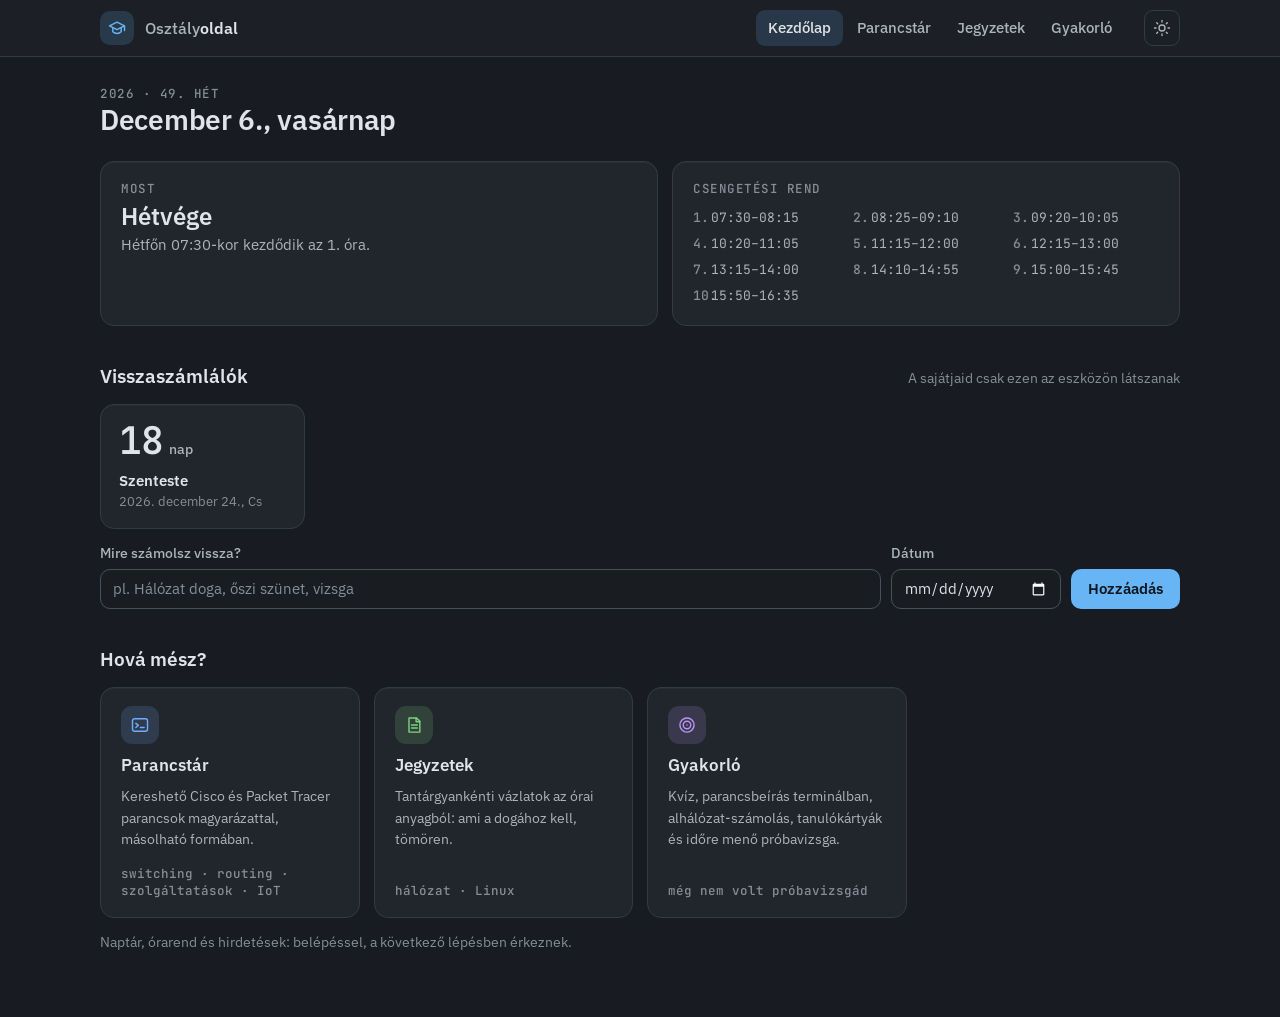
==== commit cc0903b6: "Osztályoldal: kezdőlap, jegyzetek és gyakorló a parancstár köré - A parancstár a parancstar/ mappába" ====
--- a/index.html
+++ b/index.html
@@ -1,108 +1,107 @@
 <!doctype html>
-<html lang="hu" data-theme="dark" data-notes="on">
+<html lang="hu" data-theme="dark" data-root="." data-page="kezdolap">
 <head>
   <meta charset="utf-8">
   <meta name="viewport" content="width=device-width, initial-scale=1">
   <meta name="color-scheme" content="dark light">
-  <title>Packet Tracer parancstár</title>
-  <link rel="icon" href="data:image/svg+xml,<svg xmlns='http://www.w3.org/2000/svg' viewBox='0 0 100 100'><text y='.9em' font-size='90'>📡</text></svg>">
+  <title>Osztályoldal</title>
+  <link rel="icon" href="data:image/svg+xml,<svg xmlns='http://www.w3.org/2000/svg' viewBox='0 0 100 100'><text y='.9em' font-size='90'>🎓</text></svg>">
 
-  <!-- Mentett téma alkalmazása még a kirajzolás előtt (nincs villanás) -->
   <script>
+    /* Régi parancstár-linkek (…/#cmd-ospf) átirányítása az új helyre */
+    if (/^#cmd-/.test(location.hash)) location.replace('parancstar/' + location.hash);
+
+    /* Mentett téma alkalmazása még a kirajzolás előtt (nincs villanás) */
     try {
       var savedTheme = localStorage.getItem('pt-cheatsheet-theme');
       if (savedTheme === 'light' || savedTheme === 'dark') {
         document.documentElement.setAttribute('data-theme', savedTheme);
       }
-      if (localStorage.getItem('pt-cheatsheet-notes') === 'off') {
-        document.documentElement.setAttribute('data-notes', 'off');
-      }
     } catch (e) { /* tárhely nem elérhető – marad a sötét téma */ }
   </script>
 
-  <!-- Betűtípusok: offline módban a rendszer-betűkészletre vált vissza -->
   <link rel="preconnect" href="https://fonts.googleapis.com">
   <link rel="preconnect" href="https://fonts.gstatic.com" crossorigin>
   <link rel="stylesheet" href="https://fonts.googleapis.com/css2?family=IBM+Plex+Sans:wght@400;500;600&family=JetBrains+Mono:wght@400;500;600&display=swap">
 
-  <link rel="stylesheet" href="style.css">
+  <link rel="stylesheet" href="kozos/tema.css">
+  <link rel="stylesheet" href="kozos/hub.css">
 </head>
 <body>
-  <a class="skip-link" href="#results">Ugrás a parancsokhoz</a>
+  <a class="skip-link" href="#main">Ugrás a tartalomhoz</a>
+  <header id="hubbar"></header>
 
-  <!-- ===== Ragadós fejléc: márka, keresés, kategóriák =====
-       Keskeny nézetben három sor, széles nézetben egy sor (a kategóriák
-       ilyenkor az oldalsávba kerülnek). -->
-  <header id="topbar" class="topbar">
-    <div class="topbar-inner">
-      <div class="brand">
-        <span class="brand-tile" aria-hidden="true">
-          <svg class="brand-mark" viewBox="0 0 24 24">
-            <rect x="9" y="2.5" width="6" height="5" rx="1.2"/>
-            <rect x="2.5" y="16.5" width="6" height="5" rx="1.2"/>
-            <rect x="15.5" y="16.5" width="6" height="5" rx="1.2"/>
-            <path d="M12 7.5v4.5M5.5 16.5V12h13v4.5"/>
-          </svg>
-        </span>
-        <span class="brand-name">Packet Tracer <strong>parancstár</strong></span>
+  <main id="main" class="page">
+    <div class="page-head">
+      <p id="todayWeek" class="eyebrow"></p>
+      <h1 id="todayTitle" class="page-title"></h1>
+    </div>
+
+    <!-- ===== Most: hányadik óra van, mennyi van még hátra ===== -->
+    <div class="now">
+      <section class="panel" aria-labelledby="nowLabel">
+        <p id="nowLabel" class="eyebrow">Most</p>
+        <p id="nowBig" class="now-big" aria-live="polite"></p>
+        <p id="nowSub" class="now-sub"></p>
+        <div id="nowBar" class="bar" hidden><span></span></div>
+      </section>
+      <section class="panel" aria-labelledby="bellLabel">
+        <p id="bellLabel" class="eyebrow">Csengetési rend</p>
+        <ul id="bells" class="bells"></ul>
+      </section>
+    </div>
+
+    <!-- ===== Visszaszámlálók ===== -->
+    <section class="section" aria-labelledby="cdTitle">
+      <div class="section-head">
+        <h2 id="cdTitle" class="section-title">Visszaszámlálók</h2>
+        <span class="section-note">A sajátjaid csak ezen az eszközön látszanak</span>
       </div>
+      <div id="countdowns" class="countdowns"></div>
+      <form id="cdForm" class="cd-form" autocomplete="off">
+        <div>
+          <label class="label" for="cdName">Mire számolsz vissza?</label>
+          <input id="cdName" class="field" type="text" maxlength="60" placeholder="pl. Hálózat doga, őszi szünet, vizsga" required>
+        </div>
+        <div>
+          <label class="label" for="cdDate">Dátum</label>
+          <input id="cdDate" class="field" type="date" required>
+        </div>
+        <button class="btn btn-primary" type="submit">Hozzáadás</button>
+      </form>
+    </section>
 
-      <div class="brand-actions">
-        <span id="resultCount" class="result-count" aria-live="polite"></span>
-        <button id="notesToggle" class="toggle-btn" type="button" aria-pressed="true" title="Magyarázatok ki/be (M)">
-          <svg viewBox="0 0 24 24" aria-hidden="true"><path d="M4 6h10M4 10h16M4 14h10M4 18h16"/></svg>
-          <span class="toggle-label">Magyarázat</span>
-          <span class="toggle-switch" aria-hidden="true"></span>
-        </button>
-        <button id="themeToggle" class="icon-btn" type="button" aria-label="Világos téma bekapcsolása">
-          <svg class="icon-sun" viewBox="0 0 24 24" aria-hidden="true"><circle cx="12" cy="12" r="4"/><path d="M12 2v2M12 20v2M4.9 4.9l1.4 1.4M17.7 17.7l1.4 1.4M2 12h2M20 12h2M4.9 19.1l1.4-1.4M17.7 6.3l1.4-1.4"/></svg>
-          <svg class="icon-moon" viewBox="0 0 24 24" aria-hidden="true"><path d="M20.5 14.5A8.5 8.5 0 0 1 9.5 3.5a8.5 8.5 0 1 0 11 11z"/></svg>
-        </button>
+    <!-- ===== Modulok ===== -->
+    <section class="section" aria-labelledby="modTitle">
+      <div class="section-head">
+        <h2 id="modTitle" class="section-title">Hová mész?</h2>
       </div>
+      <div class="grid">
+        <a class="tile" href="parancstar/" style="--tone: var(--cat-switching)">
+          <span class="tile-icon" aria-hidden="true"><svg class="hub-icon" viewBox="0 0 24 24"><rect x="3" y="4.5" width="18" height="15" rx="2.5"/><path d="M7 10l3 2.5L7 15M12.5 15H17"/></svg></span>
+          <span class="tile-title">Parancstár</span>
+          <span class="tile-desc">Kereshető Cisco és Packet Tracer parancsok magyarázattal, másolható formában.</span>
+          <span class="tile-meta">switching · routing · szolgáltatások · IoT</span>
+        </a>
+        <a class="tile" href="jegyzetek/" style="--tone: var(--cat-services)">
+          <span class="tile-icon" aria-hidden="true"><svg class="hub-icon" viewBox="0 0 24 24"><path d="M6 3.5h9l4 4V20.5H6z"/><path d="M14.5 3.5V8H19M9 12h7M9 15.5h7"/></svg></span>
+          <span class="tile-title">Jegyzetek</span>
+          <span class="tile-desc">Tantárgyankénti vázlatok az órai anyagból: ami a dogához kell, tömören.</span>
+          <span id="notesMeta" class="tile-meta">hálózat · Linux</span>
+        </a>
+        <a class="tile" href="gyakorlo/" style="--tone: var(--cat-routing)">
+          <span class="tile-icon" aria-hidden="true"><svg class="hub-icon" viewBox="0 0 24 24"><circle cx="12" cy="12" r="8.5"/><circle cx="12" cy="12" r="4.5"/><path d="M12 12h.01"/></svg></span>
+          <span class="tile-title">Gyakorló</span>
+          <span class="tile-desc">Kvíz, parancsbeírás terminálban, alhálózat-számolás, tanulókártyák és időre menő próbavizsga.</span>
+          <span id="practiceMeta" class="tile-meta">még nem volt próbavizsgád</span>
+        </a>
+      </div>
+      <p class="section-note" style="margin-top:14px">Naptár, órarend és hirdetések: belépéssel, a következő lépésben érkeznek.</p>
+    </section>
+  </main>
 
-      <div class="search">
-        <label for="search" class="search-prompt" id="searchPrompt" aria-hidden="true">PT#</label>
-        <input id="search" type="search" aria-label="Parancsok keresése"
-               placeholder="vlan, ospf, nat, trönk, jelszó, garázsajtó…"
-               autocomplete="off" autocapitalize="off" spellcheck="false" enterkeyhint="done">
-        <button id="clearSearch" class="search-clear" type="button" aria-label="Keresés törlése" hidden>
-          <svg viewBox="0 0 24 24" aria-hidden="true"><path d="M6 6l12 12M18 6L6 18"/></svg>
-        </button>
-        <kbd class="search-kbd" aria-hidden="true">/</kbd>
-      </div>
-
-      <nav id="filters" class="filters" aria-label="Kategóriák"></nav>
-    </div>
-  </header>
-
-  <div class="shell">
-    <!-- ===== Oldalsáv: kategóriák + témák, széles kijelzőn (JS tölti fel) ===== -->
-    <nav id="toc" class="sidebar" aria-label="Tartalomjegyzék"></nav>
-
-    <div class="content">
-      <!-- ===== Kártyák (JS tölti fel) ===== -->
-      <main id="results" class="results" tabindex="-1"></main>
-
-      <!-- ===== Üres találati lista ===== -->
-      <section id="empty" class="empty" hidden>
-        <h2>Nincs találat</h2>
-        <p id="emptyText">Próbálj rövidebb kifejezést, vagy válts a Mind kategóriára.</p>
-        <button id="emptyReset" class="btn" type="button">Szűrők törlése</button>
-      </section>
-
-      <footer class="footer">
-        <span><kbd>/</kbd> keresés</span>
-        <span><kbd>Enter</kbd> első találat másolása</span>
-        <span><kbd>Esc</kbd> keresés törlése</span>
-        <span><kbd>M</kbd> magyarázatok ki/be</span>
-        <span>A másolás a magyarázatok nélküli, bemásolható parancsokat adja.</span>
-      </footer>
-    </div>
-  </div>
-
-  <div id="toast" class="toast" role="status" aria-live="polite"></div>
-
-  <script src="data.js"></script>
-  <script src="app.js"></script>
+  <script src="kozos/hub.js"></script>
+  <script src="kozos/adatok.js"></script>
+  <script src="kozos/kezdolap.js"></script>
 </body>
 </html>
--- a/kozos/tema.css
+++ b/kozos/tema.css
@@ -0,0 +1,115 @@
+/* =========================================================================
+   Közös téma: színek, betűk, méretek – a parancstár és az osztályoldal
+   minden lapja ezt tölti be elsőként.
+   ========================================================================= */
+
+/* ---------- 1. Téma tokenek ---------- */
+:root,
+:root[data-theme="dark"] {
+  color-scheme: dark;
+
+  --bg: oklch(0.222 0.012 258);
+  --bg-bar: oklch(0.243 0.013 258);
+  --card: oklch(0.266 0.014 258);
+  --code-bg: oklch(0.229 0.012 258);
+  --code-head: oklch(0.249 0.013 258);
+  --border: oklch(0.345 0.015 258);
+  --border-strong: oklch(0.43 0.018 258);
+
+  --fg: oklch(0.915 0.008 258);
+  --fg-muted: oklch(0.765 0.015 258);
+  --fg-faint: oklch(0.645 0.017 258);
+  --accent: oklch(0.75 0.12 245);
+  --on-accent: oklch(0.2 0.02 258);
+
+  /* Szintaxis (One Dark alapú, emelt kontraszt) */
+  --t-cmd: #61afef;
+  --t-kw: #c678dd;
+  --t-str: #e5c07b;
+  --t-num: #d19a66;
+  --t-ip: #d19a66;
+  --t-iface: #56b6c2;
+  --t-path: #56b6c2;
+  --t-ok: #98c379;
+  --t-bad: #e06c75;
+  --t-comment: #7f848e;
+  --t-sep: #6b7280;
+
+  /* Kategória színek: témakörönként jól elkülönülő árnyalat */
+  --cat-all: var(--accent);
+  --cat-segedlet: oklch(0.84 0.15 115);
+  --cat-alapok: oklch(0.78 0.025 258);
+  --cat-switching: oklch(0.74 0.13 256);
+  --cat-redundancia: oklch(0.76 0.13 345);
+  --cat-routing: oklch(0.74 0.14 300);
+  --cat-ipv6: oklch(0.8 0.11 218);
+  --cat-services: oklch(0.79 0.14 145);
+  --cat-security: oklch(0.72 0.16 22);
+  --cat-wan: oklch(0.78 0.13 55);
+  --cat-wireless: oklch(0.8 0.11 182);
+  --cat-iot: oklch(0.85 0.13 92);
+
+  --mark-bg: rgba(229, 192, 123, 0.26);
+  --shadow: 0 1px 0 rgba(255, 255, 255, 0.03) inset;
+}
+
+:root[data-theme="light"] {
+  color-scheme: light;
+
+  --bg: oklch(0.968 0.004 258);
+  --bg-bar: oklch(0.99 0.002 258);
+  --card: oklch(0.995 0.0015 258);
+  --code-bg: oklch(0.977 0.004 258);
+  --code-head: oklch(0.962 0.005 258);
+  --border: oklch(0.905 0.007 258);
+  --border-strong: oklch(0.83 0.011 258);
+
+  --fg: oklch(0.275 0.016 258);
+  --fg-muted: oklch(0.445 0.018 258);
+  --fg-faint: oklch(0.535 0.018 258);
+  --accent: oklch(0.52 0.17 262);
+  --on-accent: oklch(0.99 0.003 258);
+
+  --t-cmd: #2f5fd0;
+  --t-kw: #9a2b98;
+  --t-str: #7a5a00;
+  --t-num: #a34a12;
+  --t-ip: #a34a12;
+  --t-iface: #0a7285;
+  --t-path: #0a7285;
+  --t-ok: #3b7d2e;
+  --t-bad: #c0392b;
+  --t-comment: #6b717c;
+  --t-sep: #9aa0aa;
+
+  --cat-segedlet: oklch(0.52 0.12 125);
+  --cat-alapok: oklch(0.5 0.03 258);
+  --cat-switching: oklch(0.52 0.16 258);
+  --cat-redundancia: oklch(0.53 0.18 350);
+  --cat-routing: oklch(0.5 0.18 305);
+  --cat-ipv6: oklch(0.53 0.1 225);
+  --cat-services: oklch(0.52 0.13 148);
+  --cat-security: oklch(0.54 0.19 25);
+  --cat-wan: oklch(0.56 0.145 50);
+  --cat-wireless: oklch(0.52 0.09 190);
+  --cat-iot: oklch(0.58 0.115 80);
+
+  --mark-bg: rgba(193, 132, 1, 0.2);
+  --shadow: 0 1px 2px rgba(20, 24, 32, 0.05);
+}
+
+:root {
+  --font-ui: "IBM Plex Sans", "Segoe UI Variable", "Segoe UI", system-ui, -apple-system, Roboto, "Helvetica Neue", Arial, sans-serif;
+  --font-mono: "JetBrains Mono", "Cascadia Code", "Fira Code", "SF Mono", ui-monospace, Menlo, Consolas, "Liberation Mono", monospace;
+  --ease-out: cubic-bezier(0.23, 1, 0.32, 1);
+  --radius-card: 14px;
+  --radius-code: 10px;
+  --shell-max: 1400px;
+  --side-w: 260px;
+  --shell-gap: 40px;
+  --gutter: 20px;
+  --header-h: 170px;              /* a JS a fejléc valós magasságára pontosítja */
+
+  --hit-bg: color-mix(in srgb, var(--t-str) 13%, transparent);
+  --row-hover: color-mix(in oklch, var(--fg) 4%, transparent);
+}
--- a/kozos/hub.css
+++ b/kozos/hub.css
@@ -0,0 +1,805 @@
+/* =========================================================================
+   Osztályoldal – hub.css (kezdőlap, jegyzetek, gyakorló közös stílusa)
+   A színek és betűk a tema.css-ből jönnek.
+   1. Alapok
+   2. Fejléc és navigáció
+   3. Oldalváz, címek
+   4. Kártyák, gombok, címkék, űrlapelemek
+   5. Kezdőlap
+   6. Jegyzetek
+   7. Gyakorló
+   8. Reszponzív, nyomtatás
+   ========================================================================= */
+
+/* ---------- 1. Alapok ---------- */
+*, *::before, *::after { box-sizing: border-box; }
+[hidden] { display: none !important; }
+
+html { -webkit-text-size-adjust: 100%; }
+
+body {
+  margin: 0;
+  background: var(--bg);
+  color: var(--fg);
+  font: 400 15px/1.55 var(--font-ui);
+  -webkit-font-smoothing: antialiased;
+}
+
+button, input, select { font: inherit; color: inherit; }
+a { color: var(--accent); }
+h1, h2, h3, p { margin: 0; }
+svg { flex: none; }
+
+:focus-visible {
+  outline: 2px solid var(--accent);
+  outline-offset: 2px;
+}
+
+code, .mono { font-family: var(--font-mono); }
+
+code {
+  padding: 1px 5px;
+  border-radius: 5px;
+  background: var(--code-bg);
+  border: 1px solid var(--border);
+  font-size: 0.9em;
+}
+
+kbd {
+  display: inline-block;
+  min-width: 1.6em;
+  padding: 1px 6px;
+  border: 1px solid var(--border);
+  border-bottom-width: 2px;
+  border-radius: 5px;
+  font: 500 12px/1.4 var(--font-mono);
+  color: inherit;
+  text-align: center;
+}
+
+.skip-link {
+  position: absolute;
+  left: 12px;
+  top: -60px;
+  z-index: 100;
+  padding: 8px 12px;
+  border-radius: 8px;
+  background: var(--accent);
+  color: var(--on-accent);
+  text-decoration: none;
+  font-weight: 600;
+}
+.skip-link:focus { top: 12px; }
+
+/* ---------- 2. Fejléc és navigáció ---------- */
+.hubbar {
+  position: sticky;
+  top: 0;
+  z-index: 20;
+  background: var(--bg-bar);
+  border-bottom: 1px solid var(--border);
+}
+
+.hubbar-inner {
+  display: flex;
+  align-items: center;
+  gap: 8px 20px;
+  flex-wrap: wrap;
+  max-width: 1120px;
+  margin: 0 auto;
+  padding: 10px var(--gutter);
+}
+
+.hub-brand {
+  display: flex;
+  align-items: center;
+  gap: 11px;
+  color: var(--fg-muted);
+  font-size: 16px;
+  font-weight: 500;
+  text-decoration: none;
+  white-space: nowrap;
+}
+.hub-brand strong { color: var(--fg); font-weight: 600; }
+
+.hub-brand-tile {
+  display: grid;
+  place-items: center;
+  width: 34px;
+  height: 34px;
+  border-radius: 10px;
+  background: color-mix(in oklch, var(--accent) 17%, transparent);
+  color: var(--accent);
+}
+.hub-brand-tile svg,
+.hub-icon {
+  width: 20px;
+  height: 20px;
+  fill: none;
+  stroke: currentColor;
+  stroke-width: 1.7;
+  stroke-linecap: round;
+  stroke-linejoin: round;
+}
+
+.hub-nav {
+  display: flex;
+  gap: 2px;
+  margin-left: auto;
+  overflow-x: auto;
+  scrollbar-width: none;
+}
+.hub-nav::-webkit-scrollbar { display: none; }
+
+.hub-nav a {
+  padding: 7px 12px;
+  border-radius: 9px;
+  color: var(--fg-muted);
+  font-size: 14.5px;
+  font-weight: 500;
+  text-decoration: none;
+  white-space: nowrap;
+  transition: color 150ms ease, background-color 150ms ease;
+}
+.hub-nav a:hover { color: var(--fg); background: var(--row-hover); }
+.hub-nav a[aria-current="page"] {
+  color: var(--fg);
+  background: color-mix(in oklch, var(--accent) 16%, transparent);
+}
+
+.icon-btn {
+  display: inline-grid;
+  place-items: center;
+  width: 36px;
+  height: 36px;
+  border: 1px solid var(--border);
+  border-radius: 9px;
+  background: transparent;
+  color: var(--fg-muted);
+  cursor: pointer;
+  transition: color 150ms ease, border-color 150ms ease, transform 100ms var(--ease-out);
+}
+.icon-btn:hover { color: var(--fg); border-color: var(--border-strong); }
+.icon-btn:active { transform: scale(0.94); }
+.icon-btn svg {
+  width: 18px;
+  height: 18px;
+  fill: none;
+  stroke: currentColor;
+  stroke-width: 1.8;
+  stroke-linecap: round;
+  stroke-linejoin: round;
+}
+:root[data-theme="dark"] .icon-moon,
+:root[data-theme="light"] .icon-sun { display: none; }
+
+/* ---------- 3. Oldalváz, címek ---------- */
+.page {
+  max-width: 1120px;
+  margin: 0 auto;
+  padding: 28px var(--gutter) 64px;
+}
+.page-narrow { max-width: 820px; }
+
+.page-head { margin-bottom: 24px; }
+.page-title {
+  font-size: 28px;
+  font-weight: 600;
+  line-height: 1.2;
+  letter-spacing: -0.01em;
+  text-wrap: balance;
+}
+.page-sub {
+  margin-top: 6px;
+  max-width: 68ch;
+  color: var(--fg-muted);
+}
+
+.section { margin-top: 36px; }
+.section-head {
+  display: flex;
+  align-items: baseline;
+  justify-content: space-between;
+  gap: 12px;
+  margin-bottom: 12px;
+}
+.section-title { font-size: 19px; font-weight: 600; }
+.section-note { color: var(--fg-faint); font-size: 13.5px; }
+
+.eyebrow {
+  color: var(--fg-faint);
+  font: 500 12.5px/1.4 var(--font-mono);
+  letter-spacing: 0.04em;
+  text-transform: uppercase;
+}
+
+.back-link {
+  display: inline-flex;
+  align-items: center;
+  gap: 6px;
+  margin-bottom: 14px;
+  color: var(--fg-muted);
+  font-size: 14px;
+  text-decoration: none;
+}
+.back-link:hover { color: var(--fg); }
+
+/* ---------- 4. Kártyák, gombok, címkék, űrlapelemek ---------- */
+.panel {
+  padding: 18px 20px;
+  border: 1px solid var(--border);
+  border-radius: var(--radius-card);
+  background: var(--card);
+  box-shadow: var(--shadow);
+}
+
+.grid {
+  display: grid;
+  gap: 14px;
+  grid-template-columns: repeat(auto-fill, minmax(250px, 1fr));
+}
+
+.tile {
+  display: flex;
+  flex-direction: column;
+  gap: 8px;
+  padding: 18px 20px;
+  border: 1px solid var(--border);
+  border-radius: var(--radius-card);
+  background: var(--card);
+  box-shadow: var(--shadow);
+  color: var(--fg);
+  text-align: left;
+  text-decoration: none;
+  cursor: pointer;
+  transition: border-color 150ms ease, transform 150ms var(--ease-out);
+}
+.tile:hover { border-color: var(--border-strong); }
+.tile:active { transform: scale(0.99); }
+
+.tile-icon {
+  display: grid;
+  place-items: center;
+  width: 38px;
+  height: 38px;
+  border-radius: 11px;
+  background: color-mix(in oklch, var(--tone, var(--accent)) 16%, transparent);
+  color: var(--tone, var(--accent));
+}
+.tile-title { font-size: 17px; font-weight: 600; }
+.tile-desc { color: var(--fg-muted); font-size: 14px; }
+.tile-meta {
+  margin-top: auto;
+  padding-top: 6px;
+  color: var(--fg-faint);
+  font: 500 12.5px var(--font-mono);
+}
+
+.btn {
+  display: inline-flex;
+  align-items: center;
+  justify-content: center;
+  gap: 8px;
+  min-height: 40px;
+  padding: 0 16px;
+  border: 1px solid var(--border-strong);
+  border-radius: 10px;
+  background: transparent;
+  color: var(--fg);
+  font-weight: 500;
+  text-decoration: none;
+  cursor: pointer;
+  transition: background-color 150ms ease, transform 100ms var(--ease-out);
+}
+.btn:hover { background: color-mix(in oklch, var(--fg) 7%, transparent); }
+.btn:active { transform: scale(0.97); }
+.btn:disabled { opacity: 0.5; cursor: not-allowed; }
+.btn-primary {
+  border-color: transparent;
+  background: var(--accent);
+  color: var(--on-accent);
+  font-weight: 600;
+}
+.btn-primary:hover { background: color-mix(in oklch, var(--accent) 88%, var(--fg)); }
+.btn-small { min-height: 32px; padding: 0 11px; font-size: 13.5px; border-radius: 8px; }
+.btn-row { display: flex; flex-wrap: wrap; gap: 10px; }
+
+.chip {
+  display: inline-flex;
+  align-items: center;
+  gap: 6px;
+  min-height: 34px;
+  padding: 0 12px;
+  border: 1px solid var(--border);
+  border-radius: 999px;
+  background: transparent;
+  color: var(--fg-muted);
+  font-size: 13.5px;
+  font-weight: 500;
+  cursor: pointer;
+  transition: color 150ms ease, border-color 150ms ease, background-color 150ms ease;
+}
+.chip:hover { color: var(--fg); border-color: var(--border-strong); }
+.chip[aria-pressed="true"] {
+  border-color: var(--accent);
+  background: color-mix(in oklch, var(--accent) 15%, transparent);
+  color: var(--fg);
+}
+.chip-count { color: var(--fg-faint); font: 500 12px var(--font-mono); }
+.chip-row { display: flex; flex-wrap: wrap; gap: 8px; }
+
+.field {
+  width: 100%;
+  min-height: 40px;
+  padding: 0 12px;
+  border: 1px solid var(--border-strong);
+  border-radius: 10px;
+  background: var(--code-bg);
+  color: var(--fg);
+}
+.field::placeholder { color: var(--fg-faint); }
+.field.mono { font-size: 14px; }
+.field[data-state="ok"] { border-color: var(--t-ok); }
+.field[data-state="bad"] { border-color: var(--t-bad); }
+
+.label {
+  display: block;
+  margin-bottom: 5px;
+  color: var(--fg-muted);
+  font-size: 13.5px;
+  font-weight: 500;
+}
+
+.bar {
+  height: 6px;
+  border-radius: 999px;
+  background: var(--border);
+  overflow: hidden;
+}
+.bar > span {
+  display: block;
+  height: 100%;
+  border-radius: inherit;
+  background: var(--accent);
+  transition: width 300ms var(--ease-out);
+}
+
+.ok { color: var(--t-ok); }
+.bad { color: var(--t-bad); }
+.muted { color: var(--fg-muted); }
+.faint { color: var(--fg-faint); }
+
+/* ---------- 5. Kezdőlap ---------- */
+.now {
+  display: grid;
+  gap: 14px;
+  grid-template-columns: minmax(0, 1.1fr) minmax(0, 1fr);
+}
+
+.now-big {
+  margin-top: 4px;
+  font-size: 24px;
+  font-weight: 600;
+  line-height: 1.25;
+}
+.now-sub { margin-top: 2px; color: var(--fg-muted); }
+.now .bar { margin-top: 14px; }
+
+.bells {
+  display: grid;
+  grid-template-columns: repeat(auto-fill, minmax(108px, 1fr));
+  gap: 4px 14px;
+  margin: 10px 0 0;
+  padding: 0;
+  list-style: none;
+  color: var(--fg-muted);
+  font: 400 13px/1.7 var(--font-mono);
+}
+.bells b { display: inline-block; width: 2.2ch; color: var(--fg-faint); font-weight: 500; }
+.bells li[data-now] { color: var(--fg); }
+.bells li[data-now] b { color: var(--accent); }
+
+.countdowns {
+  display: grid;
+  gap: 14px;
+  grid-template-columns: repeat(auto-fill, minmax(200px, 1fr));
+}
+
+.cd {
+  position: relative;
+  padding: 16px 18px;
+  border: 1px solid var(--border);
+  border-radius: var(--radius-card);
+  background: var(--card);
+  box-shadow: var(--shadow);
+}
+.cd-num {
+  font: 600 38px/1.05 var(--font-mono);
+  font-variant-numeric: tabular-nums;
+  letter-spacing: -0.02em;
+}
+.cd-unit { margin-left: 6px; color: var(--fg-muted); font: 500 14px var(--font-ui); letter-spacing: 0; }
+.cd-name { margin-top: 8px; font-weight: 600; overflow-wrap: anywhere; }
+.cd-date { color: var(--fg-faint); font-size: 13px; }
+.cd[data-soon] { border-color: color-mix(in oklch, var(--t-bad) 55%, var(--border)); }
+.cd[data-soon] .cd-num { color: var(--t-bad); }
+.cd-del {
+  position: absolute;
+  top: 8px;
+  right: 8px;
+  width: 30px;
+  height: 30px;
+  border: 0;
+  border-radius: 8px;
+  background: transparent;
+  color: var(--fg-faint);
+  cursor: pointer;
+}
+.cd-del:hover { color: var(--t-bad); background: var(--row-hover); }
+
+.cd-form {
+  display: grid;
+  gap: 10px;
+  grid-template-columns: minmax(0, 1fr) 170px auto;
+  align-items: end;
+  margin-top: 14px;
+}
+
+.empty-note {
+  padding: 18px;
+  border: 1px dashed var(--border-strong);
+  border-radius: var(--radius-card);
+  color: var(--fg-muted);
+}
+
+/* ---------- 6. Jegyzetek ---------- */
+.notes-layout {
+  display: grid;
+  gap: 36px;
+  grid-template-columns: 250px minmax(0, 1fr);
+  align-items: start;
+}
+
+.notes-toc {
+  position: sticky;
+  top: 76px;
+  max-height: calc(100vh - 100px);
+  overflow-y: auto;
+}
+.notes-toc h2 {
+  margin: 18px 0 6px;
+  color: var(--fg-faint);
+  font: 500 12.5px/1.4 var(--font-mono);
+  letter-spacing: 0.04em;
+  text-transform: uppercase;
+}
+.notes-toc h2:first-child { margin-top: 0; }
+.notes-toc a {
+  display: block;
+  padding: 6px 10px;
+  border-radius: 8px;
+  color: var(--fg-muted);
+  font-size: 14.5px;
+  text-decoration: none;
+}
+.notes-toc a:hover { color: var(--fg); background: var(--row-hover); }
+.notes-toc a[aria-current="true"] {
+  color: var(--fg);
+  background: color-mix(in oklch, var(--accent) 15%, transparent);
+}
+.notes-toc .none { padding: 4px 10px; color: var(--fg-faint); font-size: 13.5px; }
+
+.note { max-width: 76ch; }
+.note h1 { font-size: 27px; font-weight: 600; line-height: 1.2; text-wrap: balance; }
+.note .lead { margin-top: 8px; color: var(--fg-muted); font-size: 16px; }
+.note .btn-row { margin-top: 16px; }
+.note h2 {
+  margin-top: 34px;
+  padding-top: 18px;
+  border-top: 1px solid var(--border);
+  font-size: 20px;
+  font-weight: 600;
+}
+.note h3 { margin-top: 20px; font-size: 16px; font-weight: 600; }
+.note p { margin-top: 10px; }
+.note ul, .note ol { margin: 10px 0 0; padding-left: 22px; }
+.note li { margin-top: 5px; }
+.note li ul { margin-top: 2px; }
+.note strong { font-weight: 600; }
+
+.note-key {
+  margin-top: 14px;
+  padding: 12px 14px;
+  border-left: 3px solid var(--accent);
+  border-radius: 0 10px 10px 0;
+  background: color-mix(in oklch, var(--accent) 9%, transparent);
+}
+
+.note-code {
+  margin-top: 12px;
+  border: 1px solid var(--border);
+  border-radius: var(--radius-code);
+  background: var(--code-bg);
+  overflow: hidden;
+}
+.note-code-head {
+  padding: 6px 12px;
+  border-bottom: 1px solid var(--border);
+  background: var(--code-head);
+  color: var(--fg-faint);
+  font: 500 12.5px var(--font-mono);
+}
+.note-code pre {
+  margin: 0;
+  padding: 11px 14px 13px;
+  overflow-x: auto;
+  font: 400 13.5px/1.65 var(--font-mono);
+}
+.note-code .c { color: var(--t-comment); }
+
+.table-wrap { margin-top: 12px; overflow-x: auto; }
+.table {
+  width: 100%;
+  border-collapse: collapse;
+  font-size: 14.5px;
+}
+.table th, .table td {
+  padding: 8px 12px;
+  border-bottom: 1px solid var(--border);
+  text-align: left;
+  vertical-align: top;
+}
+.table th {
+  color: var(--fg-faint);
+  font: 500 12.5px var(--font-mono);
+  letter-spacing: 0.03em;
+  text-transform: uppercase;
+  white-space: nowrap;
+}
+.table tr:last-child td { border-bottom: 0; }
+
+/* ---------- 7. Gyakorló ---------- */
+.stage { max-width: 760px; }
+
+.setup { display: grid; gap: 18px; }
+.setup-group > .label { margin-bottom: 8px; }
+
+.progress-line {
+  display: flex;
+  align-items: center;
+  gap: 12px;
+  margin-bottom: 16px;
+  color: var(--fg-faint);
+  font: 500 13px var(--font-mono);
+}
+.progress-line .bar { flex: 1; }
+.timer[data-low] { color: var(--t-bad); }
+
+.q-topic { color: var(--fg-faint); font: 500 12.5px var(--font-mono); }
+.q-text {
+  margin-top: 6px;
+  font-size: 19px;
+  font-weight: 600;
+  line-height: 1.35;
+  text-wrap: pretty;
+}
+
+.q-prompt { margin-top: 10px; color: var(--fg-muted); font-size: 14px; }
+.q-prompt .mono { color: var(--t-ok); }
+
+.answers { display: grid; gap: 8px; margin-top: 16px; }
+.answer {
+  display: flex;
+  align-items: flex-start;
+  gap: 12px;
+  width: 100%;
+  padding: 12px 14px;
+  border: 1px solid var(--border);
+  border-radius: 11px;
+  background: transparent;
+  text-align: left;
+  cursor: pointer;
+  transition: border-color 120ms ease, background-color 120ms ease;
+}
+.answer:hover:not(:disabled) { border-color: var(--border-strong); background: var(--row-hover); }
+.answer:disabled { cursor: default; }
+.answer kbd {
+  flex: none;
+  min-width: 24px;
+  padding: 1px 6px;
+  border: 1px solid var(--border);
+  border-radius: 6px;
+  color: var(--fg-faint);
+  font: 500 12.5px/1.5 var(--font-mono);
+  text-align: center;
+}
+.answer[data-state="picked"] { border-color: var(--accent); background: color-mix(in oklch, var(--accent) 12%, transparent); }
+.answer[data-state="ok"] { border-color: var(--t-ok); background: color-mix(in srgb, var(--t-ok) 12%, transparent); }
+.answer[data-state="bad"] { border-color: var(--t-bad); background: color-mix(in srgb, var(--t-bad) 12%, transparent); }
+
+.typed-row { display: flex; gap: 10px; margin-top: 16px; }
+.typed-row .field { flex: 1; }
+
+.feedback {
+  margin-top: 14px;
+  padding: 12px 14px;
+  border-radius: 11px;
+  background: var(--code-bg);
+  border: 1px solid var(--border);
+}
+.feedback-title { font-weight: 600; }
+.feedback p { margin-top: 4px; color: var(--fg-muted); }
+
+.stage-foot {
+  display: flex;
+  justify-content: space-between;
+  align-items: center;
+  gap: 12px;
+  margin-top: 18px;
+}
+
+.result-score {
+  font: 600 56px/1 var(--font-mono);
+  font-variant-numeric: tabular-nums;
+  letter-spacing: -0.02em;
+}
+.result-grade { margin-top: 8px; font-size: 18px; font-weight: 600; }
+.result-sub { margin-top: 4px; color: var(--fg-muted); }
+
+.review { display: grid; gap: 10px; margin-top: 14px; }
+.review-item {
+  padding: 12px 14px;
+  border: 1px solid var(--border);
+  border-left: 3px solid var(--t-bad);
+  border-radius: 0 11px 11px 0;
+}
+.review-item[data-ok] { border-left-color: var(--t-ok); }
+.review-q { font-weight: 600; }
+.review-a { margin-top: 4px; color: var(--fg-muted); font-size: 14.5px; }
+.review-a .mono { font-size: 13.5px; }
+
+/* Terminál */
+.term {
+  margin-top: 16px;
+  border: 1px solid var(--border);
+  border-radius: var(--radius-code);
+  background: var(--code-bg);
+  overflow: hidden;
+}
+.term-head {
+  display: flex;
+  justify-content: space-between;
+  gap: 12px;
+  padding: 6px 12px;
+  border-bottom: 1px solid var(--border);
+  background: var(--code-head);
+  color: var(--fg-faint);
+  font: 500 12.5px var(--font-mono);
+}
+.term-body {
+  min-height: 190px;
+  max-height: 380px;
+  padding: 12px 14px;
+  overflow-y: auto;
+  font: 400 14px/1.7 var(--font-mono);
+  cursor: text;
+}
+.term-line { white-space: pre-wrap; overflow-wrap: anywhere; }
+.term-line .p { color: var(--t-ok); }
+.term-line.err { color: var(--t-bad); }
+.term-line.hint { color: var(--t-str); }
+.term-line.done { color: var(--t-ok); }
+.term-input-row { display: flex; gap: 1ch; }
+.term-input-row .p { color: var(--t-ok); white-space: nowrap; }
+.term-input {
+  flex: 1;
+  min-width: 0;
+  padding: 0;
+  border: 0;
+  outline: 0;
+  background: transparent;
+  color: var(--fg);
+  font: inherit;
+  caret-color: var(--accent);
+}
+.term-steps { margin-top: 10px; color: var(--fg-faint); font-size: 13.5px; }
+
+/* Alhálózat-feladat */
+.subnet-given {
+  margin-top: 8px;
+  font: 600 26px/1.2 var(--font-mono);
+  letter-spacing: -0.01em;
+}
+.subnet-grid {
+  display: grid;
+  gap: 12px 14px;
+  grid-template-columns: repeat(2, minmax(0, 1fr));
+  margin-top: 16px;
+}
+.subnet-fix { margin-top: 4px; color: var(--t-ok); font: 500 13px var(--font-mono); min-height: 1.5em; }
+
+/* Tanulókártya */
+.flash {
+  display: grid;
+  place-items: center;
+  width: 100%;
+  min-height: 230px;
+  padding: 26px 22px;
+  border: 1px solid var(--border);
+  border-radius: var(--radius-card);
+  background: var(--card);
+  box-shadow: var(--shadow);
+  text-align: center;
+  cursor: pointer;
+}
+.flash-front { font-size: 20px; font-weight: 600; line-height: 1.35; text-wrap: balance; }
+.flash-ctx { margin-bottom: 10px; color: var(--fg-faint); font: 500 12.5px var(--font-mono); }
+.flash-back {
+  margin-top: 16px;
+  padding-top: 16px;
+  border-top: 1px solid var(--border);
+  color: var(--t-ok);
+  font: 500 17px/1.5 var(--font-mono);
+  overflow-wrap: anywhere;
+}
+.flash-hint { margin-top: 14px; color: var(--fg-faint); font-size: 13.5px; }
+.boxes { display: flex; gap: 6px; margin-top: 10px; }
+.boxes span {
+  flex: 1;
+  padding: 6px 4px;
+  border: 1px solid var(--border);
+  border-radius: 8px;
+  color: var(--fg-muted);
+  font: 500 12.5px var(--font-mono);
+  text-align: center;
+}
+.boxes b { display: block; color: var(--fg); font-size: 16px; }
+
+.history { margin: 10px 0 0; padding: 0; list-style: none; }
+.history li {
+  display: flex;
+  justify-content: space-between;
+  gap: 12px;
+  padding: 7px 0;
+  border-bottom: 1px solid var(--border);
+  font-size: 14.5px;
+}
+.history li:last-child { border-bottom: 0; }
+
+/* ---------- 8. Reszponzív, nyomtatás ---------- */
+@media (max-width: 860px) {
+  .notes-layout { grid-template-columns: minmax(0, 1fr); gap: 20px; }
+  .notes-toc { position: static; max-height: none; }
+  .notes-toc[data-open-note] { display: none; }
+  .now { grid-template-columns: minmax(0, 1fr); }
+}
+
+@media (max-width: 640px) {
+  :root { --gutter: 16px; }
+  .hubbar-inner { padding-bottom: 6px; }
+  .hub-brand { font-size: 15px; }
+  .hub-nav { order: 3; width: 100%; margin-left: 0; }
+  .hub-nav { gap: 0; }
+  .hub-nav a { flex: 1; padding: 7px 0; font-size: 13.5px; text-align: center; }
+  .hub-actions { margin-left: auto; }
+  .page { padding-top: 20px; }
+  .page-title { font-size: 24px; }
+  .field, .term-input { font-size: 16px; } /* iOS ne zoomoljon */
+  .cd-form { grid-template-columns: minmax(0, 1fr); }
+  .subnet-grid { grid-template-columns: minmax(0, 1fr); }
+  .subnet-given { font-size: 22px; }
+  .q-text { font-size: 17.5px; }
+  .result-score { font-size: 46px; }
+  .stage-foot { flex-wrap: wrap; }
+}
+
+@media (prefers-reduced-motion: reduce) {
+  *, *::before, *::after { transition-duration: 0.01ms !important; animation-duration: 0.01ms !important; }
+}
+
+@media print {
+  .hubbar, .notes-toc, .btn-row, .back-link { display: none !important; }
+  body { background: #fff; color: #000; }
+  .page { padding: 0; }
+  .notes-layout { display: block; }
+}
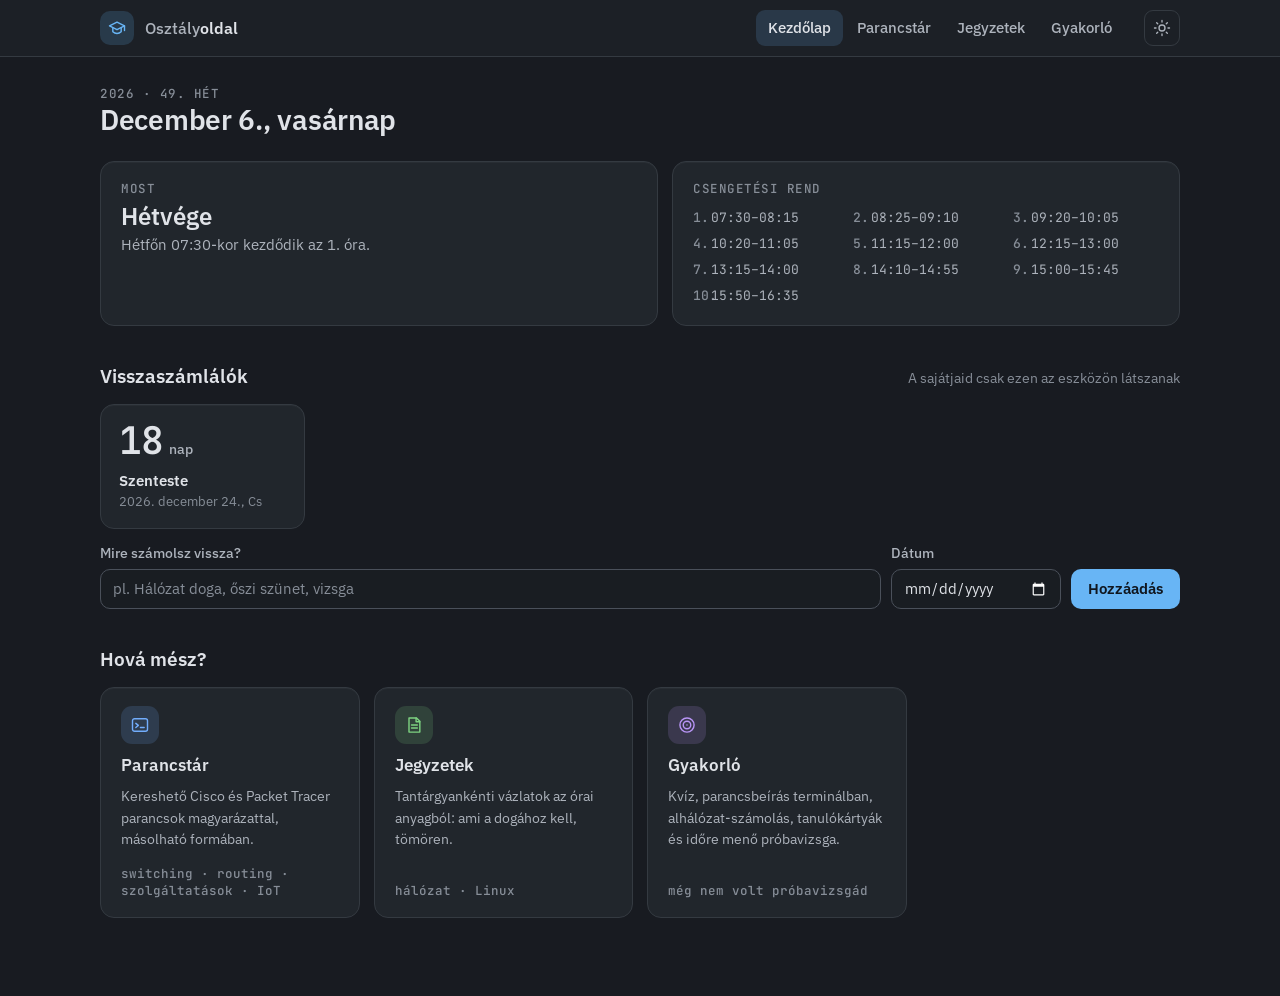
==== commit 20d8f0b6: "Belépős részek előkészítése: Supabase séma, fiók, naptár, órarend - supabase/schema.sql: táblák, sze" ====
--- a/index.html
+++ b/index.html
@@ -36,6 +36,22 @@
       <p id="todayWeek" class="eyebrow"></p>
       <h1 id="todayTitle" class="page-title"></h1>
     </div>
+
+    <!-- ===== Hirdetések (csak belépett tagnak; a JS tölti fel és jeleníti meg) ===== -->
+    <section id="hirdetesek" class="notices" aria-labelledby="noticeTitle" hidden>
+      <h2 id="noticeTitle" class="eyebrow">Hirdetések</h2>
+      <div id="noticeList"></div>
+      <form id="noticeForm" class="notice-form" hidden>
+        <label class="label" for="noticeText">Új hirdetés</label>
+        <textarea id="noticeText" class="field area" rows="2" maxlength="600" placeholder="pl. Holnap elmarad az 1. óra" required></textarea>
+        <div class="notice-form-row">
+          <label class="check"><input id="noticePin" type="checkbox"> Kitűzöm</label>
+          <label class="check">Eddig látszik: <input id="noticeUntil" class="field field-small" type="date"></label>
+          <button class="btn btn-small btn-primary" type="submit">Közzéteszem</button>
+        </div>
+        <p id="noticeMsg" class="form-note bad" role="alert"></p>
+      </form>
+    </section>
 
     <!-- ===== Most: hányadik óra van, mennyi van még hátra ===== -->
     <div class="now">
@@ -96,7 +112,7 @@
           <span id="practiceMeta" class="tile-meta">még nem volt próbavizsgád</span>
         </a>
       </div>
-      <p class="section-note" style="margin-top:14px">Naptár, órarend és hirdetések: belépéssel, a következő lépésben érkeznek.</p>
+      <p id="privatNote" class="section-note" style="margin-top:14px"></p>
     </section>
   </main>
 
--- a/kozos/hub.css
+++ b/kozos/hub.css
@@ -146,6 +146,9 @@
   color: var(--fg);
   background: color-mix(in oklch, var(--accent) 16%, transparent);
 }
+
+.hub-actions { display: flex; align-items: center; gap: 8px; }
+.hub-actions .btn-small { min-height: 36px; max-width: 12ch; overflow: hidden; text-overflow: ellipsis; white-space: nowrap; display: inline-block; line-height: 34px; }
 
 .icon-btn {
   display: inline-grid;
@@ -643,8 +646,18 @@
   font-variant-numeric: tabular-nums;
   letter-spacing: -0.02em;
 }
-.result-grade { margin-top: 8px; font-size: 18px; font-weight: 600; }
-.result-sub { margin-top: 4px; color: var(--fg-muted); }
+.result-sub { margin-top: 6px; color: var(--fg-muted); }
+.grades { display: grid; gap: 0; margin: 14px 0 0; }
+.grades > div {
+  display: flex;
+  justify-content: space-between;
+  align-items: baseline;
+  gap: 12px;
+  padding: 8px 0;
+  border-top: 1px solid var(--border);
+}
+.grades dt { color: var(--fg-muted); }
+.grades dd { margin: 0; font-weight: 600; white-space: nowrap; }
 
 .review { display: grid; gap: 10px; margin-top: 14px; }
 .review-item {
@@ -766,21 +779,200 @@
 }
 .history li:last-child { border-bottom: 0; }
 
+/* ---------- 7b. Belépős részek: űrlapok, fiók, naptár, órarend, hirdetések ---------- */
+.head-row {
+  display: flex;
+  align-items: flex-start;
+  justify-content: space-between;
+  gap: 16px;
+  flex-wrap: wrap;
+}
+
+.gate { display: grid; gap: 10px; justify-items: start; max-width: 560px; }
+
+.form { display: grid; gap: 16px; }
+.form-cols { display: grid; gap: 14px; grid-template-columns: repeat(2, minmax(0, 1fr)); }
+.form-cols-4 { grid-template-columns: repeat(4, minmax(0, 1fr)); }
+.form-cols .span-2 { grid-column: span 2; }
+.form-note { font-size: 14px; font-weight: 500; }
+.form-note:empty { display: none; }
+
+.field.area { min-height: 0; padding: 9px 12px; line-height: 1.5; resize: vertical; }
+.field.file { padding: 8px 12px; height: auto; }
+.field-small { width: auto; min-height: 32px; padding: 0 8px; font-size: 13.5px; border-radius: 8px; }
+select.field { appearance: auto; }
+
+.badge {
+  display: inline-block;
+  padding: 1px 8px;
+  border-radius: 999px;
+  background: color-mix(in oklch, var(--accent) 16%, transparent);
+  color: var(--fg);
+  font-size: 12.5px;
+  font-weight: 500;
+  white-space: nowrap;
+}
+.badge[data-warn] { background: color-mix(in srgb, var(--t-str) 22%, transparent); }
+.badge[data-tone] { background: color-mix(in oklch, var(--tone) 20%, transparent); }
+
+.kv {
+  display: grid;
+  grid-template-columns: auto minmax(0, 1fr);
+  gap: 6px 16px;
+  overflow-wrap: anywhere;
+}
+
+.members { display: grid; gap: 0; padding-top: 6px; padding-bottom: 6px; }
+.member {
+  display: flex;
+  align-items: center;
+  justify-content: space-between;
+  gap: 10px 16px;
+  flex-wrap: wrap;
+  padding: 12px 0;
+  border-bottom: 1px solid var(--border);
+}
+.member:last-of-type { border-bottom: 0; }
+.member-name { display: grid; min-width: 0; overflow-wrap: anywhere; }
+.member-name .faint { font-size: 13px; }
+.member-actions { display: flex; align-items: center; gap: 8px; flex-wrap: wrap; }
+
+.dialog {
+  width: min(600px, calc(100vw - 24px));
+  max-height: calc(100dvh - 24px);
+  padding: 22px;
+  border: 1px solid var(--border-strong);
+  border-radius: var(--radius-card);
+  background: var(--card);
+  color: var(--fg);
+  overflow-y: auto;
+}
+.dialog::backdrop { background: rgba(0, 0, 0, 0.55); }
+
+.link-btn {
+  padding: 0;
+  border: 0;
+  background: none;
+  color: var(--accent);
+  font: inherit;
+  text-decoration: underline;
+  cursor: pointer;
+}
+
+.check { display: inline-flex; align-items: center; gap: 8px; color: var(--fg-muted); font-size: 14px; }
+.check input[type="checkbox"] { width: 17px; height: 17px; accent-color: var(--accent); }
+
+/* Naptár */
+.ev-list { margin-top: 18px; }
+.ev-month + .ev-month { margin-top: 26px; }
+.ev-month > .eyebrow { margin-bottom: 10px; }
+
+.ev {
+  display: grid;
+  grid-template-columns: 62px minmax(0, 1fr);
+  gap: 16px;
+  padding: 16px 18px;
+  border: 1px solid var(--border);
+  border-left: 3px solid var(--tone);
+  border-radius: 4px var(--radius-card) var(--radius-card) 4px;
+  background: var(--card);
+  box-shadow: var(--shadow);
+}
+.ev + .ev { margin-top: 10px; }
+
+.ev-date { display: grid; align-content: start; justify-items: center; color: var(--fg-muted); font-size: 13px; line-height: 1.3; }
+.ev-date b { color: var(--fg); font: 600 28px/1.1 var(--font-mono); }
+
+.ev-body { display: grid; gap: 8px; min-width: 0; }
+.ev-meta { display: flex; flex-wrap: wrap; align-items: center; gap: 4px 10px; color: var(--fg-muted); font-size: 13.5px; }
+.ev-when { margin-left: auto; font-weight: 600; white-space: nowrap; }
+.ev-title { font-size: 17.5px; font-weight: 600; line-height: 1.3; overflow-wrap: anywhere; }
+.ev-desc { color: var(--fg-muted); white-space: pre-line; overflow-wrap: anywhere; }
+.ev-todo { display: grid; gap: 2px; margin: 0; padding: 0; list-style: none; }
+.ev-todo label { display: flex; align-items: flex-start; gap: 10px; padding: 5px 0; cursor: pointer; }
+.ev-todo input { flex: none; width: 18px; height: 18px; margin-top: 2px; accent-color: var(--accent); }
+.ev-todo input:checked + span { color: var(--fg-faint); text-decoration: line-through; }
+.ev-actions { margin-top: 2px; }
+
+/* Órarend */
+.week {
+  display: grid;
+  gap: 12px;
+  grid-template-columns: repeat(5, minmax(0, 1fr));
+  align-items: start;
+}
+.day { display: grid; gap: 8px; align-content: start; }
+.day-name { display: flex; align-items: center; gap: 8px; padding-bottom: 6px; border-bottom: 1px solid var(--border); font-size: 15px; font-weight: 600; }
+.day[data-today] .day-name { border-bottom-color: var(--accent); }
+.day-empty { padding: 8px 0; font-size: 14px; }
+
+.lesson {
+  display: grid;
+  gap: 2px;
+  padding: 10px 12px;
+  border: 1px solid var(--border);
+  border-radius: 11px;
+  background: var(--card);
+}
+.lesson[data-now] { border-color: var(--accent); background: color-mix(in oklch, var(--accent) 12%, var(--card)); }
+.lesson-time { color: var(--fg-faint); font: 500 12px/1.5 var(--font-mono); }
+.lesson-name { font-size: 15px; font-weight: 600; line-height: 1.3; overflow-wrap: anywhere; }
+.lesson-meta { color: var(--fg-muted); font-size: 13px; }
+.lesson .btn { justify-self: start; margin-top: 6px; }
+
+/* Hirdetések a kezdőlapon */
+.notices { margin-bottom: 20px; }
+.notices > .eyebrow { margin-bottom: 8px; }
+.notice {
+  padding: 12px 14px;
+  border: 1px solid var(--border);
+  border-left: 3px solid var(--border-strong);
+  border-radius: 4px 11px 11px 4px;
+  background: var(--card);
+}
+.notice + .notice { margin-top: 8px; }
+.notice[data-pinned] { border-left-color: var(--t-str); }
+.notice-text { white-space: pre-line; overflow-wrap: anywhere; }
+.notice-meta { margin-top: 4px; color: var(--fg-faint); font-size: 13px; }
+.notice-form { display: grid; gap: 8px; margin-top: 12px; }
+.notice-form-row { display: flex; flex-wrap: wrap; align-items: center; gap: 10px 16px; }
+.notice-form-row .btn { margin-left: auto; }
+
+/* Kezdőlap: a belépett tag mai órái a csengetési rend helyén */
+.bells-own { grid-template-columns: minmax(0, 1fr); }
+.bells-own b { width: 4.2ch; }
+.bells-own span { color: var(--fg); font-family: var(--font-ui); font-size: 14px; }
+
 /* ---------- 8. Reszponzív, nyomtatás ---------- */
 @media (max-width: 860px) {
   .notes-layout { grid-template-columns: minmax(0, 1fr); gap: 20px; }
   .notes-toc { position: static; max-height: none; }
   .notes-toc[data-open-note] { display: none; }
   .now { grid-template-columns: minmax(0, 1fr); }
+  .week { grid-template-columns: minmax(0, 1fr); gap: 20px; }
+  .day[data-today] { order: -1; }
 }
 
 @media (max-width: 640px) {
   :root { --gutter: 16px; }
   .hubbar-inner { padding-bottom: 6px; }
   .hub-brand { font-size: 15px; }
-  .hub-nav { order: 3; width: 100%; margin-left: 0; }
-  .hub-nav { gap: 0; }
-  .hub-nav a { flex: 1; padding: 7px 0; font-size: 13.5px; text-align: center; }
+  /* A menü külön sorba kerül és vízszintesen görgethető; a jobb szélén elhalványul */
+  .hub-nav {
+    order: 3;
+    width: 100%;
+    margin-left: 0;
+    -webkit-mask-image: linear-gradient(to right, #000 calc(100% - 28px), transparent);
+    mask-image: linear-gradient(to right, #000 calc(100% - 28px), transparent);
+  }
+  .hub-nav a { padding: 7px 10px; font-size: 14px; }
+  .hub-nav a:last-child { margin-right: 24px; }
+  .form-cols, .form-cols-4 { grid-template-columns: minmax(0, 1fr); }
+  .form-cols .span-2 { grid-column: auto; }
+  .ev { grid-template-columns: 48px minmax(0, 1fr); gap: 12px; padding: 14px; }
+  .ev-date b { font-size: 24px; }
+  .ev-when { margin-left: 0; }
+  .dialog { padding: 18px 16px; }
   .hub-actions { margin-left: auto; }
   .page { padding-top: 20px; }
   .page-title { font-size: 24px; }
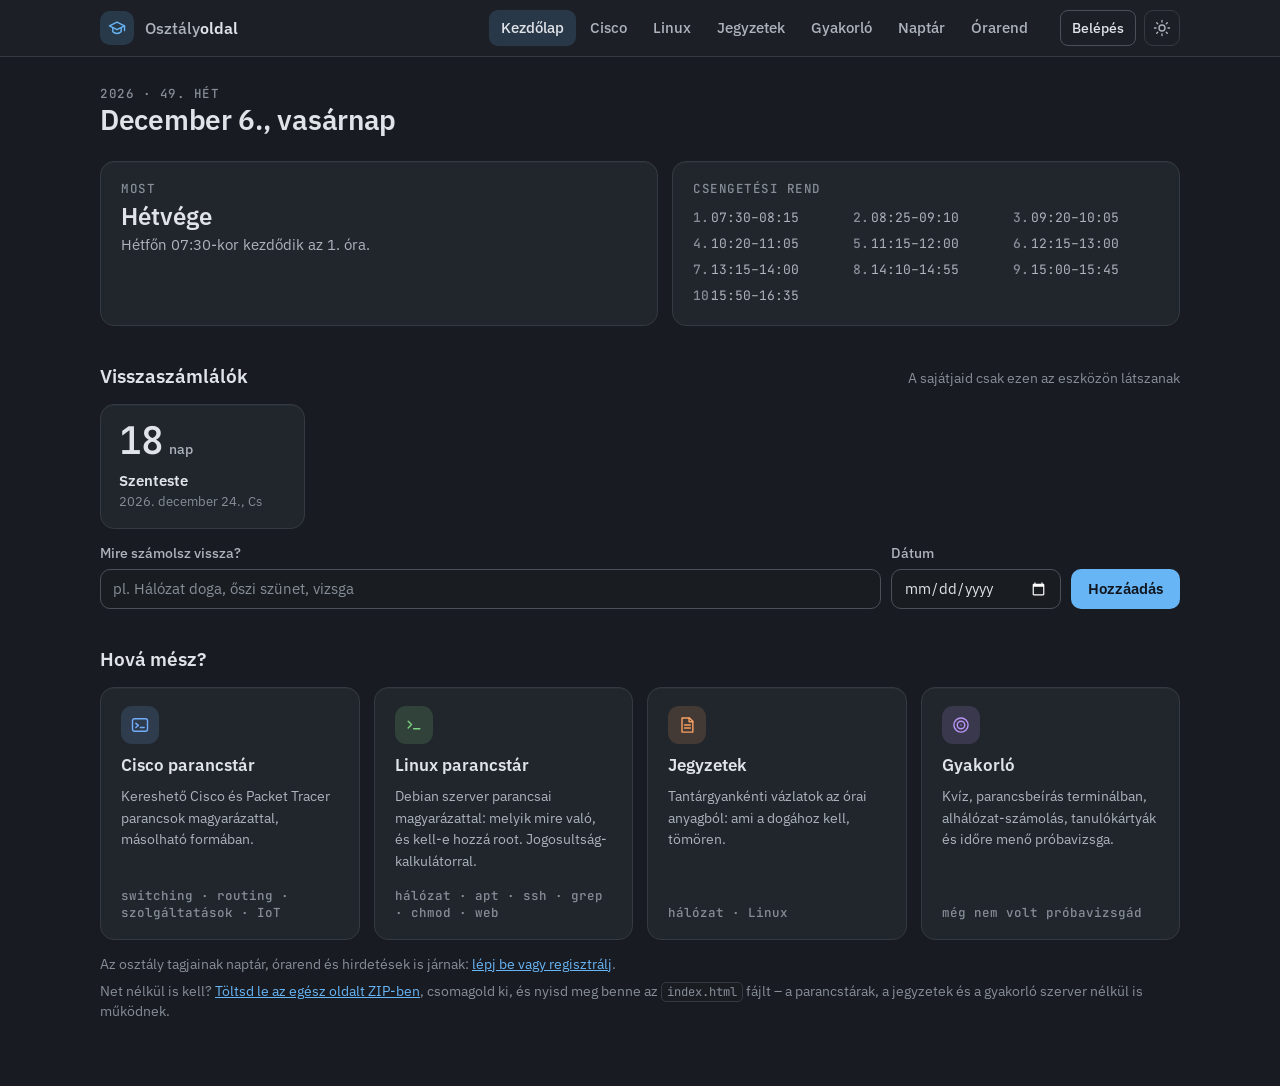
==== commit caa14a78: "Linux parancstár: 60 kártya, jogosultság-jelzés, offline működés - linux/: Debian szerver parancsai " ====
--- a/index.html
+++ b/index.html
@@ -22,7 +22,7 @@
 
   <link rel="preconnect" href="https://fonts.googleapis.com">
   <link rel="preconnect" href="https://fonts.gstatic.com" crossorigin>
-  <link rel="stylesheet" href="https://fonts.googleapis.com/css2?family=IBM+Plex+Sans:wght@400;500;600&family=JetBrains+Mono:wght@400;500;600&display=swap">
+  <link rel="stylesheet" href="https://fonts.googleapis.com/css2?family=IBM+Plex+Sans:wght@400;500;600&family=JetBrains+Mono:wght@400;500;600&display=swap" media="print" onload="this.media='all'">
 
   <link rel="stylesheet" href="kozos/tema.css">
   <link rel="stylesheet" href="kozos/hub.css">
@@ -95,11 +95,17 @@
       <div class="grid">
         <a class="tile" href="parancstar/" style="--tone: var(--cat-switching)">
           <span class="tile-icon" aria-hidden="true"><svg class="hub-icon" viewBox="0 0 24 24"><rect x="3" y="4.5" width="18" height="15" rx="2.5"/><path d="M7 10l3 2.5L7 15M12.5 15H17"/></svg></span>
-          <span class="tile-title">Parancstár</span>
+          <span class="tile-title">Cisco parancstár</span>
           <span class="tile-desc">Kereshető Cisco és Packet Tracer parancsok magyarázattal, másolható formában.</span>
           <span class="tile-meta">switching · routing · szolgáltatások · IoT</span>
         </a>
-        <a class="tile" href="jegyzetek/" style="--tone: var(--cat-services)">
+        <a class="tile" href="linux/" style="--tone: var(--cat-services)">
+          <span class="tile-icon" aria-hidden="true"><svg class="hub-icon" viewBox="0 0 24 24"><path d="M5 7.5l4 4-4 4M11.5 16.5H19"/></svg></span>
+          <span class="tile-title">Linux parancstár</span>
+          <span class="tile-desc">Debian szerver parancsai magyarázattal: melyik mire való, és kell-e hozzá root. Jogosultság-kalkulátorral.</span>
+          <span class="tile-meta">hálózat · apt · ssh · grep · chmod · web</span>
+        </a>
+        <a class="tile" href="jegyzetek/" style="--tone: var(--cat-wan)">
           <span class="tile-icon" aria-hidden="true"><svg class="hub-icon" viewBox="0 0 24 24"><path d="M6 3.5h9l4 4V20.5H6z"/><path d="M14.5 3.5V8H19M9 12h7M9 15.5h7"/></svg></span>
           <span class="tile-title">Jegyzetek</span>
           <span class="tile-desc">Tantárgyankénti vázlatok az órai anyagból: ami a dogához kell, tömören.</span>
@@ -113,6 +119,7 @@
         </a>
       </div>
       <p id="privatNote" class="section-note" style="margin-top:14px"></p>
+      <p class="section-note" style="margin-top:6px">Net nélkül is kell? <a href="https://github.com/Nokedli25TTV/Cisco_parancsok/archive/refs/heads/main.zip">Töltsd le az egész oldalt ZIP-ben</a>, csomagold ki, és nyisd meg benne az <code>index.html</code> fájlt – a parancstárak, a jegyzetek és a gyakorló szerver nélkül is működnek.</p>
     </section>
   </main>
 
--- a/kozos/hub.css
+++ b/kozos/hub.css
@@ -790,6 +790,30 @@
 
 .gate { display: grid; gap: 10px; justify-items: start; max-width: 560px; }
 
+/* Belépés / Regisztráció váltó */
+.tabs {
+  display: grid;
+  grid-template-columns: repeat(2, minmax(0, 1fr));
+  gap: 4px;
+  margin-bottom: 14px;
+  padding: 4px;
+  border: 1px solid var(--border);
+  border-radius: 12px;
+  background: var(--code-bg);
+}
+.tab {
+  min-height: 40px;
+  border: 0;
+  border-radius: 9px;
+  background: transparent;
+  color: var(--fg-muted);
+  font-weight: 600;
+  cursor: pointer;
+  transition: background-color 150ms ease, color 150ms ease;
+}
+.tab:hover { color: var(--fg); }
+.tab[aria-pressed="true"] { background: var(--accent); color: var(--on-accent); }
+
 .form { display: grid; gap: 16px; }
 .form-cols { display: grid; gap: 14px; grid-template-columns: repeat(2, minmax(0, 1fr)); }
 .form-cols-4 { grid-template-columns: repeat(4, minmax(0, 1fr)); }
@@ -901,6 +925,9 @@
   grid-template-columns: repeat(5, minmax(0, 1fr));
   align-items: start;
 }
+.week.week-empty { grid-template-columns: minmax(0, 1fr); max-width: 640px; }
+.empty-note ul { margin: 8px 0 0; padding-left: 20px; }
+.empty-note li { margin-top: 4px; }
 .day { display: grid; gap: 8px; align-content: start; }
 .day-name { display: flex; align-items: center; gap: 8px; padding-bottom: 6px; border-bottom: 1px solid var(--border); font-size: 15px; font-weight: 600; }
 .day[data-today] .day-name { border-bottom-color: var(--accent); }
